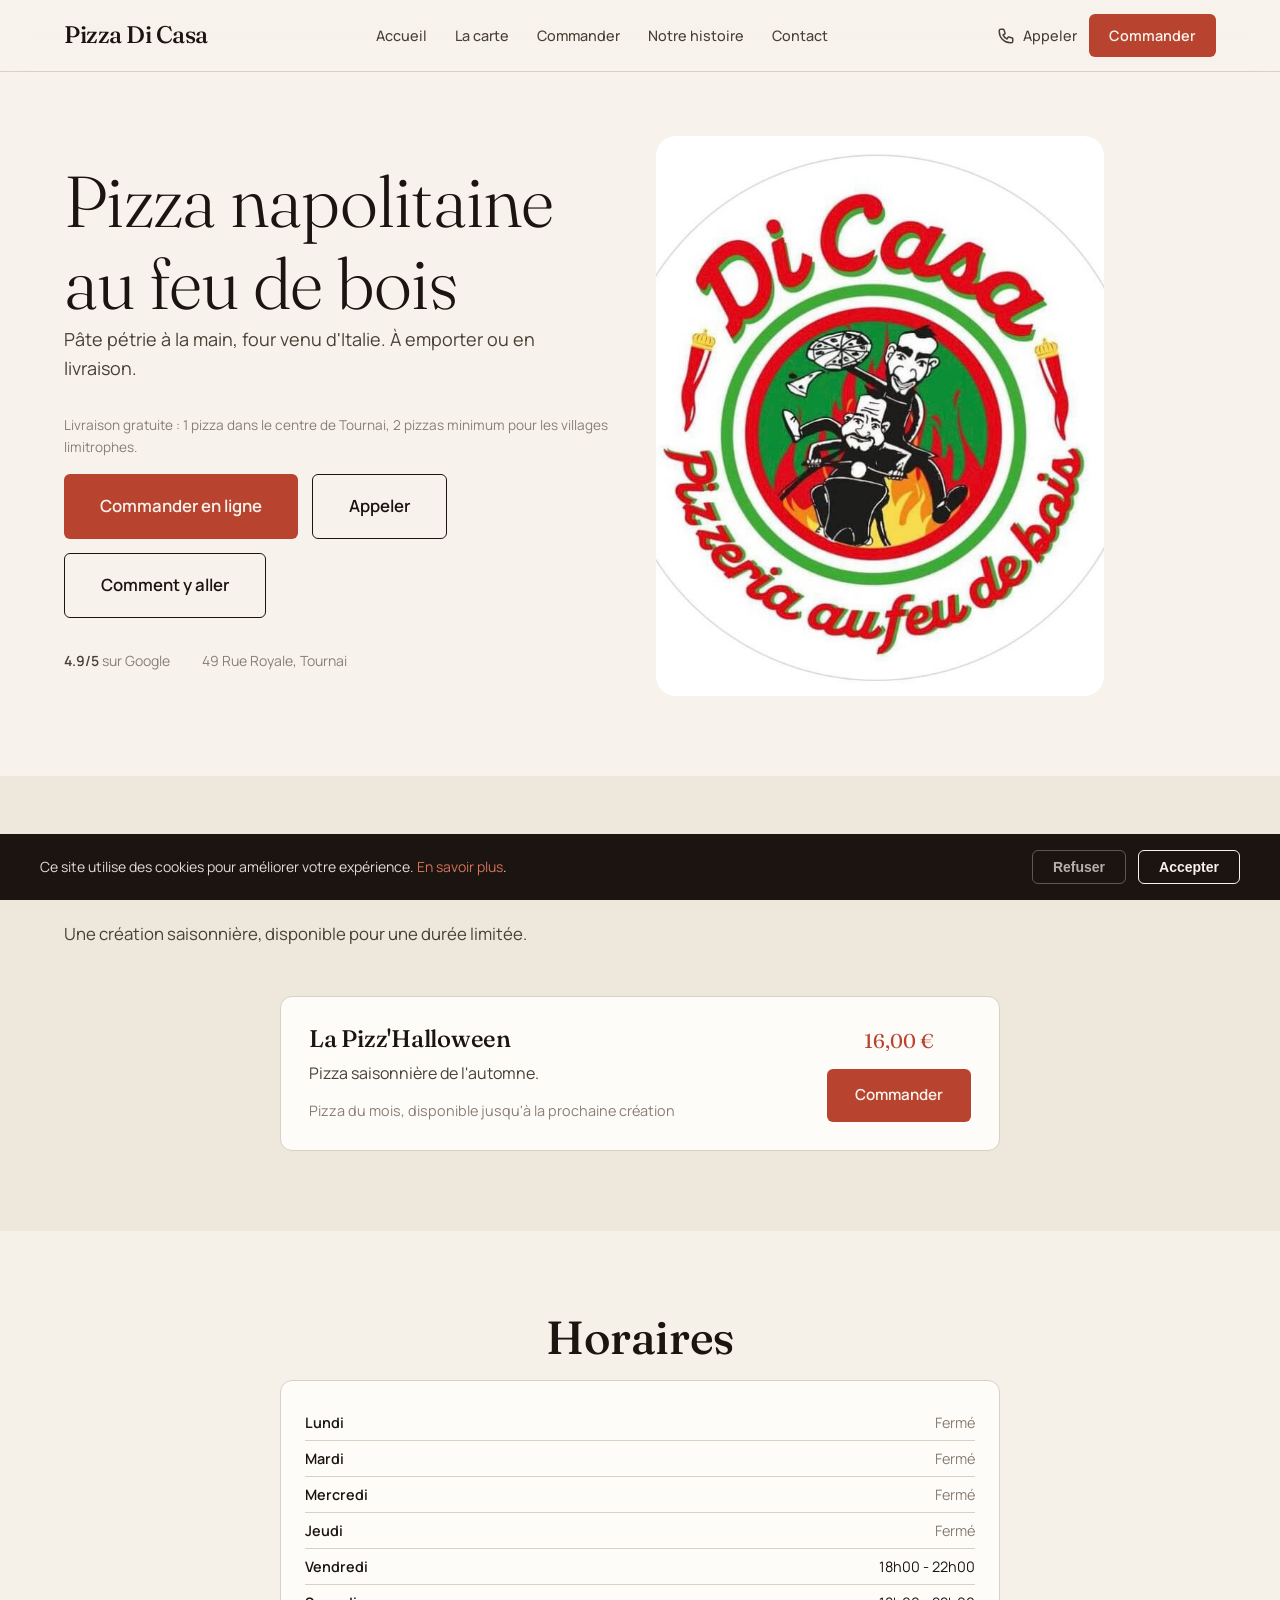
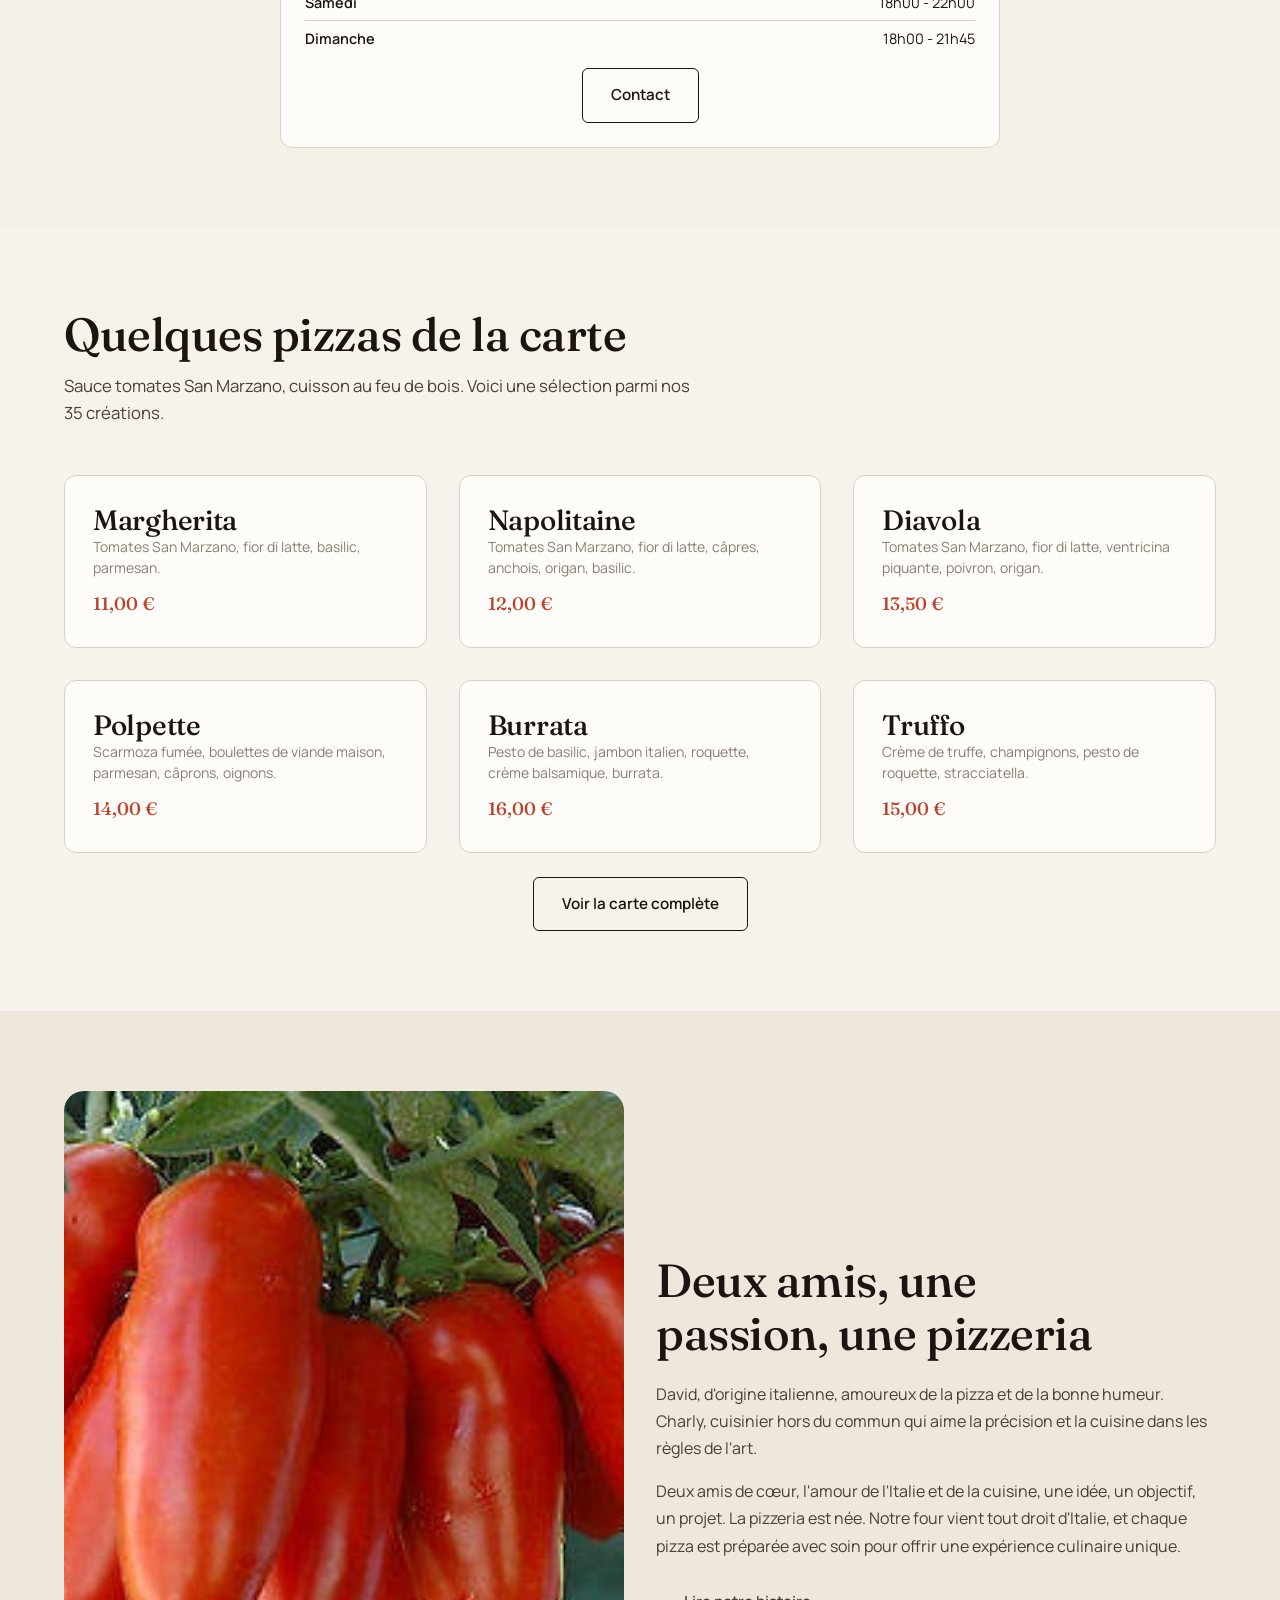
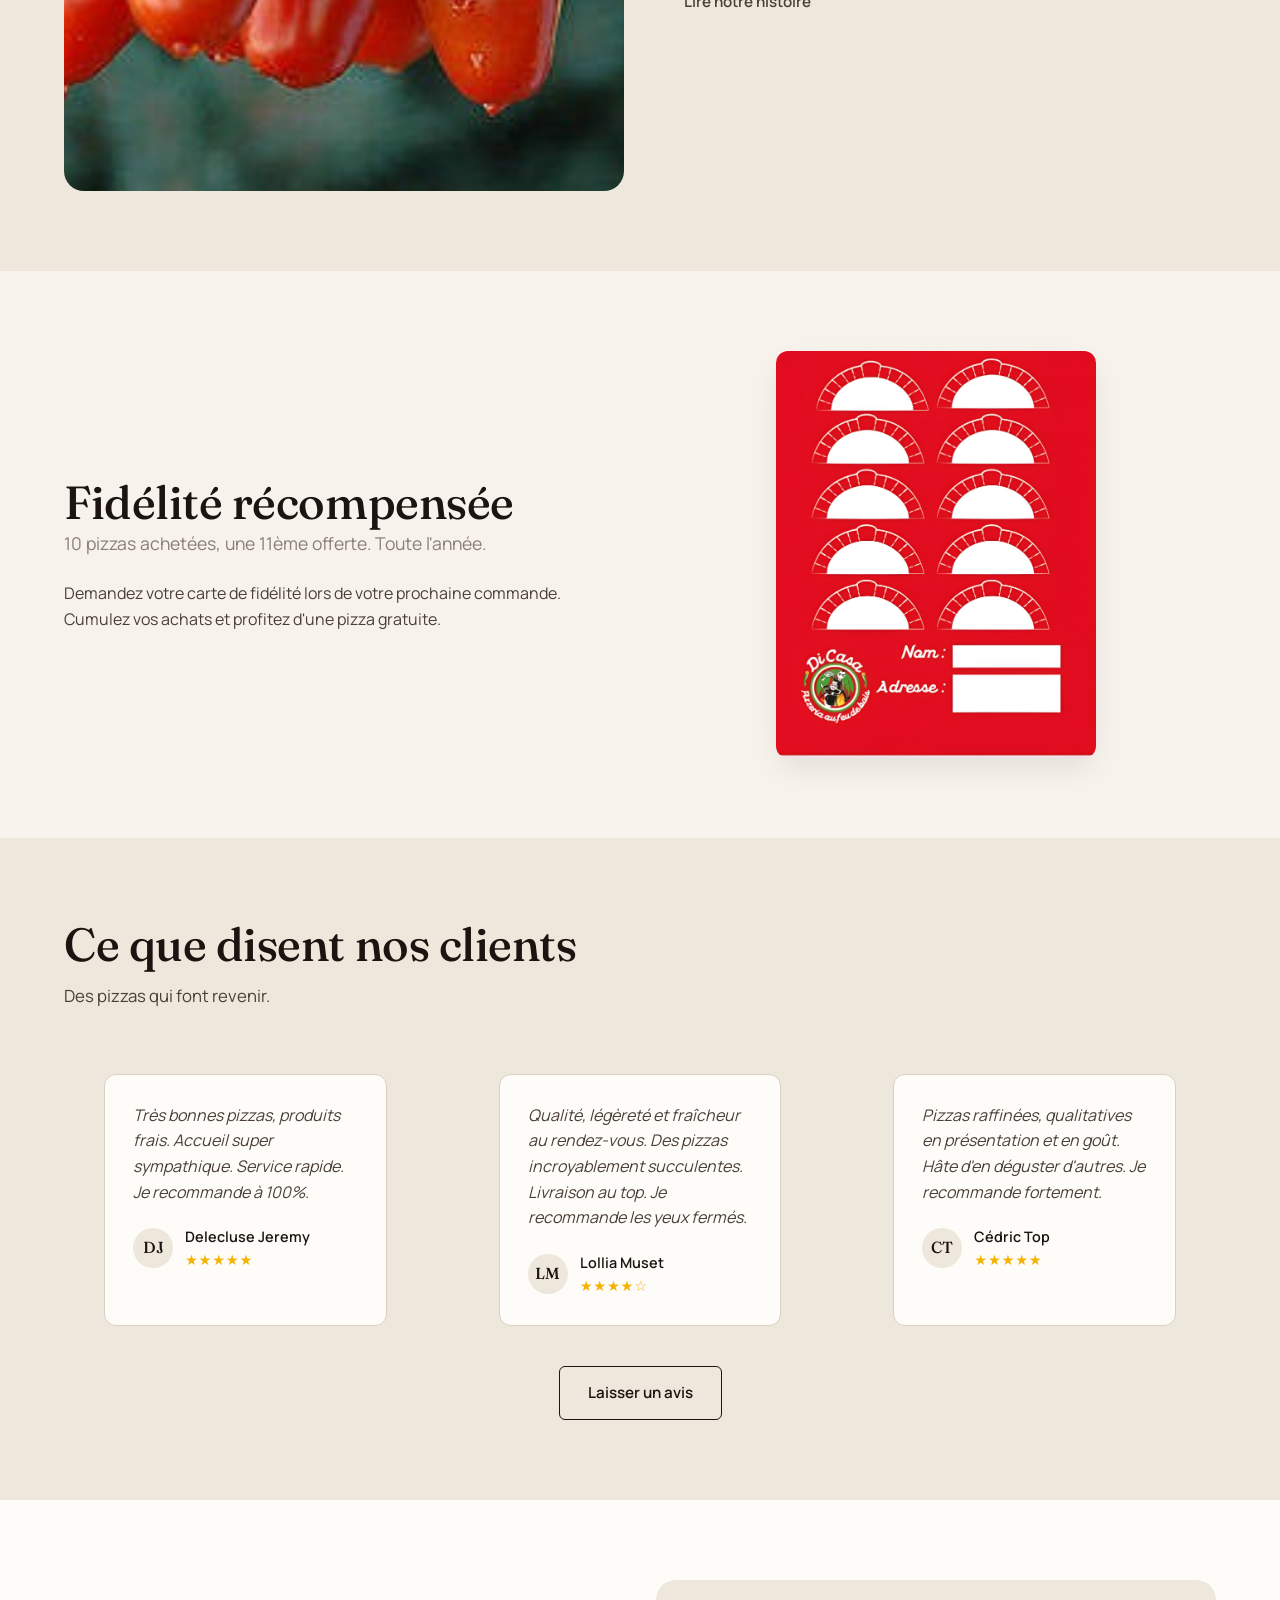
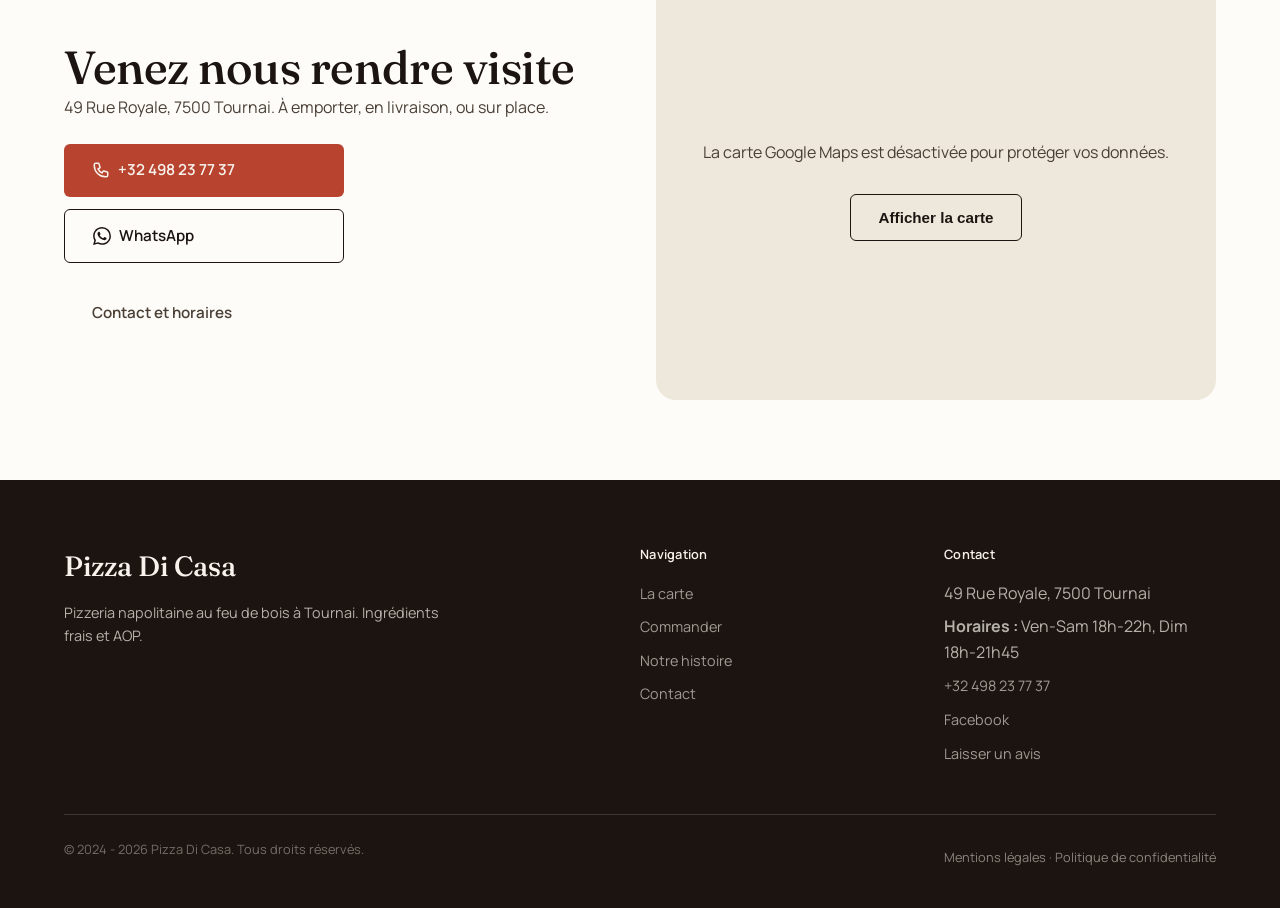
==== index.html @ 72c6f147 "Initial commit - Pizza Di Casa website" ====
<!DOCTYPE html>
<html lang="fr">
<head>
  <meta charset="UTF-8" />
  <meta name="viewport" content="width=device-width, initial-scale=1.0" />
  <title>Pizza Di Casa, Pizzeria napolitaine à Tournai</title>
  <meta name="description" content="Pizzas napolitaines artisanales cuites au feu de bois à Tournai. Ingrédients frais et AOP. À emporter, livraison rapide. Commandez en ligne." />
  <meta property="og:title" content="Pizza Di Casa, Pizzeria napolitaine à Tournai" />
  <meta property="og:description" content="Pizzas napolitaines artisanales cuites au feu de bois. Ingrédients frais et AOP. À emporter, livraison rapide." />
  <meta property="og:image" content="https://www.pizzadicasa.be/images/hero.jpg" />
  <meta property="og:url" content="https://www.pizzadicasa.be/" />
  <meta property="og:type" content="website" />
  <meta property="og:locale" content="fr_BE" />
  <meta name="robots" content="index, follow" />
  <meta name="theme-color" content="#c45a3c" />
  <link rel="canonical" href="https://www.pizzadicasa.be/" />
  <link rel="icon" href="data:image/svg+xml,<svg xmlns='http://www.w3.org/2000/svg' viewBox='0 0 100 100'><text y='.9em' font-size='90'>🍕</text></svg>" />
  <link rel="stylesheet" href="styles.css" />
  <script type="application/ld+json">
  {
    "@context": "https://schema.org",
    "@type": "Restaurant",
    "name": "Pizza Di Casa",
    "description": "Pizzeria napolitaine au feu de bois à Tournai",
    "address": {
      "@type": "PostalAddress",
      "streetAddress": "49 Rue Royale",
      "addressLocality": "Tournai",
      "postalCode": "7500",
      "addressCountry": "BE"
    },
    "telephone": "+32 498 23 77 37",
    "servesCuisine": "Pizza",
    "priceRange": "€€",
    "openingHoursSpecification": [
      {"@type": "OpeningHoursSpecification", "dayOfWeek": ["Friday","Saturday"], "opens": "18:00", "closes": "22:00"},
      {"@type": "OpeningHoursSpecification", "dayOfWeek": "Sunday", "opens": "18:00", "closes": "21:45"}
    ],
    "sameAs": ["https://facebook.com/profile.php?id=61557667090326"]
  }
  </script>
</head>
<body>

<a href="#main-content" class="skip-link">Aller au contenu principal</a>

<nav class="nav" aria-label="Navigation principale">
  <div class="nav-inner">
    <a href="index.html" class="nav-brand">Pizza Di Casa</a>
    <ul class="nav-links">
      <li><a href="index.html">Accueil</a></li>
      <li><a href="menu.html">La carte</a></li>
      <li><a href="commande.html">Commander</a></li>
      <li><a href="histoire.html">Notre histoire</a></li>
      <li><a href="contact.html">Contact</a></li>
    </ul>
    <div class="nav-actions">
      <a href="tel:+32498237737" class="nav-phone">
        <svg width="18" height="18" fill="none" stroke="currentColor" viewBox="0 0 24 24" aria-hidden="true"><path stroke-linecap="round" stroke-linejoin="round" stroke-width="2" d="M3 5a2 2 0 012-2h3.28a1 1 0 01.948.684l1.498 4.493a1 1 0 01-.502 1.21l-2.257 1.13a11.042 11.042 0 005.516 5.516l1.13-2.257a1 1 0 011.21-.502l4.493 1.498a1 1 0 01.684.949V19a2 2 0 01-2 2h-1C9.716 21 3 14.284 3 6V5z"/></svg>
        <span>Appeler</span>
      </a>
      <a href="commande.html" class="nav-cta">Commander</a>
    </div>
    <button class="nav-toggle" onclick="toggleMenu()" aria-label="Ouvrir le menu">
      <svg width="24" height="24" fill="none" stroke="currentColor" viewBox="0 0 24 24"><path stroke-linecap="round" stroke-linejoin="round" stroke-width="2" d="M4 6h16M4 12h16M4 18h16"/></svg>
    </button>
  </div>
</nav>

<div class="mobile-menu" id="mobile-menu">
  <a href="index.html" onclick="toggleMenu()">Accueil</a>
  <a href="index.html#horaires" onclick="toggleMenu()">Horaires</a>
  <a href="menu.html" onclick="toggleMenu()">La carte</a>
  <a href="commande.html" onclick="toggleMenu()">Commander</a>
  <a href="histoire.html" onclick="toggleMenu()">Notre histoire</a>
  <a href="contact.html" onclick="toggleMenu()">Contact</a>
  <a href="tel:+32498237737" onclick="toggleMenu()">Appeler</a>
</div>

<main id="main-content">

<header class="hero">
  <div class="container">
    <div class="hero-grid">
      <div class="hero-text reveal">
        <h1>Pizza napolitaine au feu de bois</h1>
        <p class="hero-sub">Pâte pétrie à la main, four venu d'Italie. À emporter ou en livraison.</p>
        <p style="font-size:0.85rem; color:var(--color-ink-muted); margin-top:0.5rem">Livraison gratuite : 1 pizza dans le centre de Tournai, 2 pizzas minimum pour les villages limitrophes.</p>

        <div class="hero-actions">
          <a href="commande.html" class="btn btn-primary btn-lg">Commander en ligne</a>
          <a href="tel:+32498237737" class="btn btn-secondary btn-lg">Appeler</a>
          <a href="#carte" class="btn btn-secondary btn-lg">Comment y aller</a>
        </div>
        <div class="hero-meta">
          <span><strong>4.9/5</strong> sur Google</span>
          <span>49 Rue Royale, Tournai</span>
        </div>
      </div>
      <div class="hero-image reveal">
        <img src="images/hero.jpg" alt="Pizza napolitaine cuite au feu de bois chez Pizza Di Casa" loading="eager" fetchpriority="high" />

      </div>
    </div>
  </div>
</header>

<section class="section section-alt">
  <div class="container">
    <div class="section-head reveal">
      <h2>Pizza du mois</h2>
      <p>Une création saisonnière, disponible pour une durée limitée.</p>
    </div>
    <div class="card reveal" style="max-width:720px; margin:0 auto; display:flex; flex-wrap:wrap; gap:2rem; align-items:center; justify-content:space-between">
      <div style="flex:1; min-width:240px">
        <h3 style="color:var(--color-ink); font-size:1.5rem; margin-bottom:0.5rem">La Pizz'Halloween</h3>
        <p style="color:var(--color-ink-soft); margin-bottom:0.75rem; line-height:1.6">Pizza saisonnière de l'automne.</p>
        <p style="font-size:0.9rem; color:var(--color-ink-muted)">Pizza du mois, disponible jusqu'à la prochaine création</p>
      </div>
      <div style="text-align:center; min-width:100px; flex:0 0 auto">
        <p style="font-family:var(--font-serif); font-size:1.25rem; color:var(--color-accent); margin-bottom:0.75rem">16,00 €</p>
        <a href="commande.html" class="btn btn-primary" style="white-space:nowrap">Commander</a>
      </div>
    </div>
  </div>
</section>

<section class="section" id="horaires" style="background:var(--color-surface-alt, #f5f0e8); scroll-margin-top: 5rem">
  <div class="container">
    <h2 style="text-align:center; color:var(--color-ink); margin-bottom:1rem">Horaires</h2>
    <div style="max-width:720px; margin:0 auto; padding:1.5rem; background:var(--color-surface); border-radius:var(--radius-md); border:1px solid var(--color-border)">
      <table style="width:100%; border-collapse:collapse; font-size:0.9rem">
        <tr style="border-bottom:1px solid var(--color-border)"><td style="padding:0.375rem 0; font-weight:600">Lundi</td><td style="padding:0.375rem 0; text-align:right; color:var(--color-ink-muted)">Fermé</td></tr>
        <tr style="border-bottom:1px solid var(--color-border)"><td style="padding:0.375rem 0; font-weight:600">Mardi</td><td style="padding:0.375rem 0; text-align:right; color:var(--color-ink-muted)">Fermé</td></tr>
        <tr style="border-bottom:1px solid var(--color-border)"><td style="padding:0.375rem 0; font-weight:600">Mercredi</td><td style="padding:0.375rem 0; text-align:right; color:var(--color-ink-muted)">Fermé</td></tr>
        <tr style="border-bottom:1px solid var(--color-border)"><td style="padding:0.375rem 0; font-weight:600">Jeudi</td><td style="padding:0.375rem 0; text-align:right; color:var(--color-ink-muted)">Fermé</td></tr>
        <tr style="border-bottom:1px solid var(--color-border)"><td style="padding:0.375rem 0; font-weight:600">Vendredi</td><td style="padding:0.375rem 0; text-align:right">18h00 - 22h00</td></tr>
        <tr style="border-bottom:1px solid var(--color-border)"><td style="padding:0.375rem 0; font-weight:600">Samedi</td><td style="padding:0.375rem 0; text-align:right">18h00 - 22h00</td></tr>
        <tr><td style="padding:0.375rem 0; font-weight:600">Dimanche</td><td style="padding:0.375rem 0; text-align:right">18h00 - 21h45</td></tr>
      </table>
      <div style="text-align:center; margin-top:0.75rem">
        <a href="contact.html" class="btn btn-secondary" style="white-space:nowrap">Contact</a>
      </div>
    </div>
  </div>
</section>

<section class="section">
  <div class="container">
    <div class="section-head reveal">
      <h2>Quelques pizzas de la carte</h2>
      <p>Sauce tomates San Marzano, cuisson au feu de bois. Voici une sélection parmi nos 35 créations.</p>
    </div>
    <div class="grid-3">
      <article class="card reveal">
        <h3>Margherita</h3>
        <p class="menu-item-desc" style="margin-bottom:0.75rem">Tomates San Marzano, fior di latte, basilic, parmesan.</p>
        <span class="menu-item-price">11,00 €</span>
      </article>
      <article class="card reveal">
        <h3>Napolitaine</h3>
        <p class="menu-item-desc" style="margin-bottom:0.75rem">Tomates San Marzano, fior di latte, câpres, anchois, origan, basilic.</p>
        <span class="menu-item-price">12,00 €</span>
      </article>
      <article class="card reveal">
        <h3>Diavola</h3>
        <p class="menu-item-desc" style="margin-bottom:0.75rem">Tomates San Marzano, fior di latte, ventricina piquante, poivron, origan.</p>
        <span class="menu-item-price">13,50 €</span>
      </article>
      <article class="card reveal">
        <h3>Polpette</h3>
        <p class="menu-item-desc" style="margin-bottom:0.75rem">Scarmoza fumée, boulettes de viande maison, parmesan, câprons, oignons.</p>
        <span class="menu-item-price">14,00 €</span>
      </article>
      <article class="card reveal">
        <h3>Burrata</h3>
        <p class="menu-item-desc" style="margin-bottom:0.75rem">Pesto de basilic, jambon italien, roquette, crème balsamique, burrata.</p>
        <span class="menu-item-price">16,00 €</span>
      </article>
      <article class="card reveal">
        <h3>Truffo</h3>
        <p class="menu-item-desc" style="margin-bottom:0.75rem">Crème de truffe, champignons, pesto de roquette, stracciatella.</p>
        <span class="menu-item-price">15,00 €</span>
      </article>
    </div>
    <div class="text-center mt-3">
      <a href="menu.html" class="btn btn-secondary">Voir la carte complète</a>
    </div>
  </div>
</section>

<section class="section section-alt">
  <div class="container">
    <div class="story-grid">
      <div class="story-image reveal">
        <img src="images/tomates.jpg" alt="Tomates San Marzano, ingrédient de base des pizzas" loading="lazy" />
      </div>
      <div class="story-text reveal">
        <h2>Deux amis, une passion, une pizzeria</h2>
        <p>David, d'origine italienne, amoureux de la pizza et de la bonne humeur. Charly, cuisinier hors du commun qui aime la précision et la cuisine dans les règles de l'art.</p>
        <p>Deux amis de cœur, l'amour de l'Italie et de la cuisine, une idée, un objectif, un projet. La pizzeria est née. Notre four vient tout droit d'Italie, et chaque pizza est préparée avec soin pour offrir une expérience culinaire unique.</p>
        <a href="histoire.html" class="btn btn-ghost">Lire notre histoire</a>
      </div>
    </div>
  </div>
</section>

<section class="section">
  <div class="container">
    <div class="grid-2" style="align-items:center">
      <div class="reveal">
        <h2>Fidélité récompensée</h2>
        <p class="text-muted" style="font-size:1.1rem; margin-bottom:1.5rem">10 pizzas achetées, une 11ème offerte. Toute l'année.</p>
        <p style="color:var(--color-ink-soft)">Demandez votre carte de fidélité lors de votre prochaine commande. Cumulez vos achats et profitez d'une pizza gratuite.</p>
      </div>
      <div class="reveal" style="text-align:center">
        <img src="images/fidelite.jpg" alt="Carte de fidélité Pizza Di Casa" style="border-radius:var(--radius-md); max-width:320px; margin:0 auto; box-shadow:0 12px 32px -8px var(--color-shadow)" loading="lazy" />
      </div>
    </div>
  </div>
</section>

<section class="section section-alt">
  <div class="container">
    <div class="section-head reveal">
      <h2>Ce que disent nos clients</h2>
      <p>Des pizzas qui font revenir.</p>
    </div>
    <div class="grid-3">
      <blockquote class="testimonial reveal">
        <p>Très bonnes pizzas, produits frais. Accueil super sympathique. Service rapide. Je recommande à 100%.</p>
        <footer>
          <div class="avatar">DJ</div>
          <div>
            <div class="name">Delecluse Jeremy</div>
            <div class="source rating">★★★★★</div>
          </div>
        </footer>
      </blockquote>
      <blockquote class="testimonial reveal">
        <p>Qualité, légèreté et fraîcheur au rendez-vous. Des pizzas incroyablement succulentes. Livraison au top. Je recommande les yeux fermés.</p>
        <footer>
          <div class="avatar">LM</div>
          <div>
            <div class="name">Lollia Muset</div>
            <div class="source rating">★★★★☆</div>
          </div>
        </footer>
      </blockquote>
      <blockquote class="testimonial reveal">
        <p>Pizzas raffinées, qualitatives en présentation et en goût. Hâte d'en déguster d'autres. Je recommande fortement.</p>
        <footer>
          <div class="avatar">CT</div>
          <div>
            <div class="name">Cédric Top</div>
            <div class="source rating">★★★★★</div>
          </div>
        </footer>
      </blockquote>
    </div>
    <div class="text-center mt-3">
      <a href="avis.html" class="btn btn-secondary">Laisser un avis</a>
    </div>
  </div>
</section>

<section class="section section-surface" id="carte">
  <div class="container">
    <div class="grid-2" style="align-items:center">
      <div class="reveal">
        <h2>Venez nous rendre visite</h2>
        <p style="color:var(--color-ink-soft); margin-bottom:1.5rem">49 Rue Royale, 7500 Tournai. À emporter, en livraison, ou sur place.</p>
        <div style="display:flex; flex-direction:column; gap:0.75rem; margin-bottom:1.5rem">
          <a href="tel:+32498237737" class="btn btn-primary" style="justify-content:flex-start; max-width:280px">
            <svg width="18" height="18" fill="none" stroke="currentColor" viewBox="0 0 24 24" aria-hidden="true"><path stroke-linecap="round" stroke-linejoin="round" stroke-width="2" d="M3 5a2 2 0 012-2h3.28a1 1 0 01.948.684l1.498 4.493a1 1 0 01-.502 1.21l-2.257 1.13a11.042 11.042 0 005.516 5.516l1.13-2.257a1 1 0 011.21-.502l4.493 1.498a1 1 0 01.684.949V19a2 2 0 01-2 2h-1C9.716 21 3 14.284 3 6V5z"/></svg>
            +32 498 23 77 37
          </a>
          <a href="https://wa.me/32498237737" target="_blank" rel="noopener" class="btn btn-secondary" style="justify-content:flex-start; max-width:280px">
            <svg width="18" height="18" fill="currentColor" viewBox="0 0 24 24" aria-hidden="true"><path d="M17.472 14.382c-.297-.149-1.758-.867-2.03-.967-.273-.099-.471-.148-.67.15-.197.297-.767.966-.94 1.164-.173.199-.347.223-.644.075-.297-.15-1.255-.463-2.39-1.475-.883-.788-1.48-1.761-1.653-2.059-.173-.297-.018-.458.13-.606.134-.133.298-.347.446-.52.149-.174.198-.298.298-.497.099-.198.05-.371-.025-.52-.075-.149-.669-1.612-.916-2.207-.242-.579-.487-.5-.669-.51-.173-.008-.371-.01-.57-.01-.198 0-.52.074-.792.372-.272.297-1.04 1.016-1.04 2.479 0 1.462 1.065 2.875 1.213 3.074.149.198 2.096 3.2 5.077 4.487.709.306 1.262.489 1.694.625.712.227 1.36.195 1.871.118.571-.085 1.758-.719 2.006-1.413.248-.694.248-1.289.173-1.413-.074-.124-.272-.198-.57-.347m-5.421 7.403h-.004a9.87 9.87 0 01-5.031-1.378l-.361-.214-3.741.982.998-3.648-.235-.374a9.86 9.86 0 01-1.51-5.26c.001-5.45 4.436-9.884 9.888-9.884 2.64 0 5.122 1.03 6.988 2.898a9.825 9.825 0 012.893 6.994c-.003 5.45-4.437 9.884-9.885 9.884m8.413-18.297A11.815 11.815 0 0012.05 0C5.495 0 .16 5.335.157 11.892c0 2.096.547 4.142 1.588 5.945L.057 24l6.305-1.654a11.882 11.882 0 005.683 1.448h.005c6.554 0 11.89-5.335 11.893-11.893a11.821 11.821 0 00-3.48-8.413z"/></svg>
            WhatsApp
          </a>
        </div>
        <a href="contact.html" class="btn btn-ghost">Contact et horaires</a>
      </div>
      <div class="reveal">
        <div class="map-container" id="carte-map" data-map-src="https://www.google.com/maps?q=49+Rue+Royale,+7500+Tournai,+Belgique&output=embed">
          <div class="map-placeholder" style="display:flex; flex-direction:column; align-items:center; justify-content:center; gap:0.75rem; min-height:100%; color:var(--color-ink-soft); text-align:center; padding:1rem">
            <p>La carte Google Maps est désactivée pour protéger vos données.</p>
            <button class="btn btn-secondary" onclick="loadMap(this)">Afficher la carte</button>
          </div>
        </div>
      </div>
    </div>
  </div>
</section>

</main>

<footer class="footer">
  <div class="container">
    <div class="footer-grid">
      <div>
        <div class="footer-brand">Pizza Di Casa</div>
        <p class="footer-desc">Pizzeria napolitaine au feu de bois à Tournai. Ingrédients frais et AOP.</p>
      </div>
      <div>
        <div class="footer-heading">Navigation</div>
        <ul class="footer-links">
          <li><a href="menu.html">La carte</a></li>
          <li><a href="commande.html">Commander</a></li>
          <li><a href="histoire.html">Notre histoire</a></li>
              <li><a href="contact.html">Contact</a></li>
        </ul>
      </div>
      <div>
        <div class="footer-heading">Contact</div>
        <ul class="footer-links">
          <li>49 Rue Royale, 7500 Tournai</li>
          <li><strong>Horaires :</strong> Ven-Sam 18h-22h, Dim 18h-21h45</li>
          <li><a href="tel:+32498237737">+32 498 23 77 37</a></li>
          <li><a href="https://facebook.com/profile.php?id=61557667090326" target="_blank" rel="noopener">Facebook</a></li>
          <li><a href="avis.html">Laisser un avis</a></li>
        </ul>
      </div>
    </div>
    <div class="footer-bottom">
      <p>&copy; 2024 - 2026 Pizza Di Casa. Tous droits réservés.</p>
      <div>
        <a href="mentions-legales.html">Mentions légales</a> · <a href="politique-confidentialite.html">Politique de confidentialité</a>
      </div>
    </div>
  </div>
</footer>

<div class="cookie-banner" id="cookie-banner">
  <div class="cookie-banner-inner">
    <p>Ce site utilise des cookies pour améliorer votre expérience. <a href="politique-confidentialite.html">En savoir plus</a>.</p>
    <div class="cookie-actions">
      <button class="cookie-btn cookie-btn-decline" onclick="declineCookies()">Refuser</button>
      <button class="cookie-btn cookie-btn-accept" onclick="acceptCookies()">Accepter</button>
    </div>
  </div>
</div>

<script src="script.js"></script>
</body>
</html>
---- styles.css ----
/* Hallmark: v2.0.0 · theme: custom (pizzeria napolitaine, warm editorial) · genre: editorial · job: commander · floor: 0 fail */
/* critique: hero fills first screen, menu is text not images, phone is visible, no eyebrow labels, no card-in-card */
/* waived: none */

@import url('https://fonts.googleapis.com/css2?family=Fraunces:ital,opsz,wght@0,9..144,300;0,9..144,500;0,9..144,700;1,9..144,400&family=Manrope:wght@300;400;500;600;700&display=swap');

:root {
  /* Colors */
  --color-bg: #F7F3EC;
  --color-bg-alt: #EDE7DC;
  --color-ink: #1C1410;
  --color-ink-soft: #4A3F35;
  --color-ink-muted: #8A7E74;
  --color-accent: #B8432F;
  --color-accent-soft: #D4735A;
  --color-accent-ink: #FEFCF9;
  --color-gold: #A67C3D;
  --color-surface: #FEFCF9;
  --color-border: #D9D0C3;
  --color-border-strong: #BFB5A6;
  --color-shadow: rgba(28, 20, 16, 0.12);
  --color-shadow-soft: rgba(28, 20, 16, 0.08);

  /* Typography */
  --font-serif: 'Fraunces', Georgia, serif;
  --font-sans: 'Manrope', system-ui, sans-serif;

  /* Motion */
  --motion-fast: 150ms;
  --motion-base: 280ms;
  --motion-slow: 500ms;
  --ease-out: cubic-bezier(0.16, 1, 0.3, 1);
  --ease-in-out: cubic-bezier(0.65, 0, 0.35, 1);

  /* Layout */
  --container: 1200px;
  --gutter: 1.5rem;
  --radius-sm: 6px;
  --radius-md: 12px;
  --radius-lg: 20px;
}

*, *::before, *::after { box-sizing: border-box; }

html, body {
  overflow-x: clip;
  margin: 0;
  padding: 0;
}

html {
  scroll-behavior: smooth;
}

body {
  font-family: var(--font-sans);
  font-size: 1rem;
  line-height: 1.6;
  color: var(--color-ink);
  background: var(--color-bg);
  -webkit-font-smoothing: antialiased;
  -moz-osx-font-smoothing: grayscale;
  min-height: 100vh;
  display: flex;
  flex-direction: column;
}

main {
  flex: 1;
}

img { max-width: 100%; height: auto; display: block; }

a { color: var(--color-accent); text-decoration: none; }
a:hover { text-decoration: underline; text-underline-offset: 3px; }

h1, h2, h3, h4 {
  font-family: var(--font-serif);
  font-weight: 500;
  line-height: 1.15;
  letter-spacing: -0.01em;
  margin: 0;
  overflow-wrap: break-word;
  min-width: 0;
  text-wrap: balance;
}

h1 { font-size: clamp(2.5rem, 5vw + 1rem, 4.5rem); font-weight: 300; }
h2 { font-size: clamp(1.75rem, 3vw + 0.5rem, 3rem); }
h3 { font-size: clamp(1.25rem, 2vw + 0.25rem, 1.75rem); }
h4 { font-size: 1.125rem; }

p { margin: 0 0 1rem; }
p:last-child { margin-bottom: 0; }

.container {
  max-width: var(--container);
  margin: 0 auto;
  padding: 0 var(--gutter);
}

/* Skip link */
.skip-link {
  position: absolute;
  top: -100px;
  left: 0;
  background: var(--color-ink);
  color: var(--color-bg);
  padding: 0.75rem 1.5rem;
  z-index: 1000;
  transition: top var(--motion-fast) var(--ease-out);
}
.skip-link:focus { top: 0; }

/* Nav */
.nav {
  position: sticky;
  top: 0;
  z-index: 100;
  background: color-mix(in srgb, var(--color-bg) 88%, transparent);
  backdrop-filter: blur(12px);
  -webkit-backdrop-filter: blur(12px);
  border-bottom: 1px solid var(--color-border);
}

.nav-inner {
  max-width: var(--container);
  margin: 0 auto;
  padding: 0.875rem var(--gutter);
  display: flex;
  align-items: center;
  justify-content: space-between;
  gap: 2rem;
}

.nav-brand {
  font-family: var(--font-serif);
  font-size: 1.5rem;
  font-weight: 500;
  color: var(--color-ink);
  text-decoration: none;
  letter-spacing: -0.02em;
}
.nav-brand:hover { text-decoration: none; color: var(--color-accent); }

.nav-links {
  display: flex;
  align-items: center;
  gap: 1.75rem;
  list-style: none;
  margin: 0;
  padding: 0;
}

.nav-links a {
  color: var(--color-ink-soft);
  font-size: 0.9rem;
  font-weight: 500;
  text-decoration: none;
  transition: color var(--motion-fast) var(--ease-out);
}
.nav-links a:hover { color: var(--color-accent); }

.nav-actions {
  display: flex;
  align-items: center;
  gap: 0.75rem;
}

.nav-phone {
  display: inline-flex;
  align-items: center;
  gap: 0.5rem;
  color: var(--color-ink-soft);
  font-size: 0.9rem;
  font-weight: 500;
  text-decoration: none;
  transition: color var(--motion-fast) var(--ease-out);
}
.nav-phone:hover { color: var(--color-accent); }

.nav-cta {
  display: inline-flex;
  align-items: center;
  gap: 0.5rem;
  background: var(--color-accent);
  color: var(--color-bg);
  padding: 0.625rem 1.25rem;
  border-radius: var(--radius-sm);
  font-size: 0.9rem;
  font-weight: 600;
  text-decoration: none;
  transition: background-color var(--motion-fast) var(--ease-out), transform var(--motion-fast) var(--ease-out);
}
.nav-cta:hover { background: var(--color-ink); text-decoration: none; transform: translateY(-1px); }
.nav-cta:active { transform: translateY(0); }

.nav-toggle {
  display: none;
  background: none;
  border: none;
  cursor: pointer;
  padding: 0.5rem;
  color: var(--color-ink);
}

@media (max-width: 768px) {
  .nav-links { display: none; }
  .nav-toggle { display: block; }
  .nav-phone span { display: none; }
  .nav-cta { padding: 0.5rem 1rem; font-size: 0.85rem; }
  .nav-brand { font-size: 1.25rem; }
  /* Nav fixe sur mobile : reste toujours visible, meme quand le menu est ouvert */
  .nav { position: fixed; top: 0; left: 0; right: 0; }
  main { padding-top: 4.5rem; }
}

/* Mobile menu */
.mobile-menu {
  display: none;
  position: fixed;
  inset: 0;
  background: var(--color-bg);
  z-index: 49;
  padding: 6rem var(--gutter) 2rem;
  flex-direction: column;
  gap: 1.25rem;
  overflow: hidden;
  overscroll-behavior: contain;
}
body.menu-open .nav {
  background: var(--color-bg);
  backdrop-filter: none;
  -webkit-backdrop-filter: none;
}
.mobile-menu.open { display: flex; }
body.menu-open .cookie-banner { display: none !important; }
.mobile-menu a {
  font-family: var(--font-serif);
  font-size: 1.75rem;
  color: var(--color-ink);
  text-decoration: none;
  padding: 0.5rem 0;
  border-bottom: 1px solid var(--color-border);
}
.mobile-menu a:hover { color: var(--color-accent); }

/* Buttons */
.btn {
  display: inline-flex;
  align-items: center;
  justify-content: center;
  gap: 0.5rem;
  padding: 0.875rem 1.75rem;
  border-radius: var(--radius-sm);
  font-weight: 600;
  font-size: 0.95rem;
  text-decoration: none;
  border: none;
  cursor: pointer;
  transition: background-color var(--motion-fast) var(--ease-out), color var(--motion-fast) var(--ease-out), transform var(--motion-fast) var(--ease-out), border-color var(--motion-fast) var(--ease-out);
}
.btn:hover { transform: translateY(-1px); text-decoration: none; }
.btn:active { transform: translateY(0); }
.btn-primary { background: var(--color-accent); color: var(--color-bg); }
.btn-primary:hover { background: var(--color-ink); }
.btn-secondary { background: transparent; color: var(--color-ink); border: 1.5px solid var(--color-ink); }
.btn-secondary:hover { background: var(--color-ink); color: var(--color-bg); }
.btn-ghost { background: transparent; color: var(--color-ink-soft); }
.btn-ghost:hover { color: var(--color-accent); }
.btn-lg { padding: 1.125rem 2.25rem; font-size: 1.05rem; }

/* Focus visible */
:focus-visible {
  outline: 2px solid var(--color-accent);
  outline-offset: 2px;
  border-radius: 2px;
}
button:focus-visible, a:focus-visible, input:focus-visible, select:focus-visible, textarea:focus-visible {
  outline: 2px solid var(--color-accent);
  outline-offset: 2px;
}

/* Hero */
.hero {
  padding: 4rem 0 5rem;
  position: relative;
}
.hero-grid {
  display: grid;
  grid-template-columns: minmax(0, 1fr) minmax(0, 1fr);
  gap: 2rem;
  align-items: center;
}
.hero-text { max-width: 36rem; }
.hero-eyebrow { display: none; } /* Hallmark: no eyebrows */
.hero-title {
  font-family: var(--font-serif);
  font-size: clamp(2.75rem, 5vw + 1rem, 4.75rem);
  font-weight: 300;
  line-height: 1.05;
  letter-spacing: -0.02em;
  color: var(--color-ink);
  margin-bottom: 1.25rem;
}
.hero-title em {
  font-style: italic;
  font-weight: 400;
  color: var(--color-accent);
}
.hero-sub {
  font-size: 1.125rem;
  color: var(--color-ink-soft);
  line-height: 1.6;
  margin-bottom: 2rem;
  max-width: 32rem;
}
.hero-actions {
  display: flex;
  flex-wrap: wrap;
  gap: 0.875rem;
  margin-bottom: 2rem;
}
.hero-meta {
  display: flex;
  align-items: center;
  gap: 2rem;
  font-size: 0.875rem;
  color: var(--color-ink-muted);
}
.hero-meta strong { color: var(--color-ink-soft); font-weight: 600; }
.hero-image {
  position: relative;
  border-radius: var(--radius-lg);
  overflow: hidden;
  aspect-ratio: 4/5;
  max-height: 560px;
}
.hero-image img {
  width: 100%;
  height: 100%;
  object-fit: cover;
}
.hero-badge {
  position: absolute;
  bottom: 1.25rem;
  left: 1.25rem;
  background: var(--color-surface);
  padding: 0.75rem 1rem;
  border-radius: var(--radius-md);
  box-shadow: 0 8px 24px -8px var(--color-shadow);
  font-size: 0.875rem;
}
.hero-badge strong { display: block; color: var(--color-ink); font-weight: 600; }
.hero-badge span { color: var(--color-ink-muted); font-size: 0.8rem; }

@media (max-width: 768px) {
  .hero-grid { grid-template-columns: minmax(0, 1fr); gap: 2rem; }
  .hero-image { max-height: 400px; aspect-ratio: 4/3; }
}

/* Sections */
.section { padding: 5rem 0; }
.section-alt { background: var(--color-bg-alt); }
.section-surface { background: var(--color-surface); }

.section-head { margin-bottom: 3rem; max-width: 40rem; }
.section-head h2 { margin-bottom: 0.75rem; }
.section-head p { color: var(--color-ink-soft); font-size: 1.05rem; }

/* Menu */
.menu-category {
  margin-bottom: 3rem;
}
.menu-category:last-child { margin-bottom: 0; }
.menu-cat-title {
  font-family: var(--font-serif);
  font-size: 1.5rem;
  font-weight: 500;
  color: var(--color-accent);
  margin-bottom: 1.25rem;
  padding-bottom: 0.75rem;
  border-bottom: 1px solid var(--color-border);
  display: flex;
  align-items: baseline;
  gap: 1rem;
}
.menu-cat-title span {
  font-family: var(--font-sans);
  font-size: 0.8rem;
  color: var(--color-ink-muted);
  font-weight: 400;
}
.menu-item {
  display: grid;
  grid-template-columns: minmax(0, 1fr) auto;
  gap: 1rem;
  padding: 1rem 0;
  border-bottom: 1px solid var(--color-border);
  align-items: baseline;
}
.menu-item:last-child { border-bottom: none; }
.menu-item-name {
  font-weight: 600;
  color: var(--color-ink);
  margin-bottom: 0.25rem;
}
.menu-item-desc {
  font-size: 0.875rem;
  color: var(--color-ink-muted);
  line-height: 1.5;
}
.menu-item-price {
  font-family: var(--font-serif);
  font-weight: 500;
  color: var(--color-accent);
  font-size: 1.125rem;
  white-space: nowrap;
}
.menu-note {
  margin-top: 2rem;
  padding: 1rem 1.25rem;
  background: var(--color-bg-alt);
  border-radius: var(--radius-md);
  font-size: 0.875rem;
  color: var(--color-ink-soft);
}

/* Cards */
.card {
  background: var(--color-surface);
  border: 1px solid var(--color-border);
  border-radius: var(--radius-md);
  padding: 1.75rem;
  transition: transform var(--motion-base) var(--ease-out), box-shadow var(--motion-base) var(--ease-out), border-color var(--motion-base) var(--ease-out);
}
.card:hover {
  transform: translateY(-3px);
  box-shadow: 0 12px 32px -8px var(--color-shadow);
  border-color: var(--color-border-strong);
}

/* Testimonials */
.testimonial {
  background: var(--color-surface);
  border: 1px solid var(--color-border);
  border-radius: var(--radius-md);
  padding: 1.75rem;
}
.testimonial p {
  font-size: 1rem;
  color: var(--color-ink-soft);
  line-height: 1.6;
  margin-bottom: 1.25rem;
  font-style: italic;
}
.testimonial footer {
  display: flex;
  align-items: center;
  gap: 0.75rem;
}
.testimonial .avatar {
  width: 40px;
  height: 40px;
  border-radius: 50%;
  background: var(--color-bg-alt);
  display: flex;
  align-items: center;
  justify-content: center;
  font-family: var(--font-serif);
  font-weight: 500;
  color: var(--color-ink);
  flex-shrink: 0;
}
.testimonial .name { font-weight: 600; color: var(--color-ink); font-size: 0.9rem; }
.testimonial .source { font-size: 0.8rem; color: var(--color-ink-muted); }
.testimonial .source.rating { color: #F5B301; letter-spacing: 0.05em; font-size: 0.9rem; }

/* Grid */
.grid-2 { display: grid; grid-template-columns: minmax(0, 1fr) minmax(0, 1fr); gap: 2rem; }
.grid-3 { display: grid; grid-template-columns: repeat(3, minmax(0, 1fr)); gap: 2rem; }
.grid-4 { display: grid; grid-template-columns: repeat(4, minmax(0, 1fr)); gap: 2rem; }

@media (max-width: 768px) {
  .grid-2, .grid-3, .grid-4 { grid-template-columns: minmax(0, 1fr); }
}
@media (max-width: 1024px) and (min-width: 769px) {
  .grid-3, .grid-4 { grid-template-columns: repeat(2, minmax(0, 1fr)); }
}

/* Reveal animation - visible by default, animated only with JS */
.reveal {
  opacity: 1;
  transform: none;
}
.js .reveal {
  opacity: 0;
  transform: translateY(20px);
  transition: opacity var(--motion-slow) var(--ease-out), transform var(--motion-slow) var(--ease-out);
}
.js .reveal.in { opacity: 1; transform: translateY(0); }

@media (prefers-reduced-motion: reduce) {
  .reveal { opacity: 1; transform: none; transition: none; }
  * { animation: none !important; transition: none !important; }
}

/* Story section */
.story-grid {
  display: grid;
  grid-template-columns: minmax(0, 1fr) minmax(0, 1fr);
  gap: 2rem;
  align-items: center;
}
.story-image {
  border-radius: var(--radius-lg);
  overflow: hidden;
  aspect-ratio: 4/5;
}
.story-image img { width: 100%; height: 100%; object-fit: cover; }
.story-text h2 { margin-bottom: 1.25rem; }
.story-text p { color: var(--color-ink-soft); line-height: 1.7; }

@media (max-width: 768px) {
  .story-grid { grid-template-columns: minmax(0, 1fr); }
}

/* Contact */
.contact-grid {
  display: grid;
  grid-template-columns: minmax(0, 1fr) minmax(0, 1fr);
  gap: 2rem;
}
.contact-info { display: flex; flex-direction: column; gap: 2rem; }
.contact-item {
  display: flex;
  gap: 1rem;
  align-items: flex-start;
}
.contact-icon {
  width: 44px;
  height: 44px;
  border-radius: var(--radius-md);
  background: var(--color-bg-alt);
  display: flex;
  align-items: center;
  justify-content: center;
  flex-shrink: 0;
  color: var(--color-ink);
}
.contact-item .contact-label { margin-bottom: 0.25rem; font-size: 1rem; font-weight: 600; color: var(--color-ink); }
.contact-item p { color: var(--color-ink-soft); font-size: 0.95rem; margin: 0; }
.contact-item a { color: var(--color-accent); font-weight: 500; }

.map-container {
  border-radius: var(--radius-lg);
  overflow: hidden;
  aspect-ratio: 4/3;
  background: var(--color-bg-alt);
}
.map-container iframe { width: 100%; height: 100%; border: 0; }
#carte-map { scroll-margin-top: 0; }
#carte { scroll-margin-top: 4.5rem; }

@media (max-width: 768px) {
  .contact-grid { grid-template-columns: minmax(0, 1fr); }
}

/* Form */
.form { display: flex; flex-direction: column; gap: 1.25rem; }
.form-group { display: flex; flex-direction: column; gap: 0.375rem; }
.form-label {
  font-size: 0.875rem;
  font-weight: 600;
  color: var(--color-ink);
}
.form-input, .form-select, .form-textarea {
  padding: 0.75rem 1rem;
  border: 1.5px solid var(--color-border);
  border-radius: var(--radius-sm);
  font-family: var(--font-sans);
  font-size: 0.95rem;
  color: var(--color-ink);
  background: var(--color-surface);
  transition: border-color var(--motion-fast) var(--ease-out), box-shadow var(--motion-fast) var(--ease-out);
}
.form-input:focus, .form-select:focus, .form-textarea:focus {
  outline: none;
  border-color: var(--color-accent);
  box-shadow: 0 0 0 3px color-mix(in srgb, var(--color-accent) 15%, transparent);
}
.form-textarea { min-height: 100px; resize: vertical; }
.form-row { display: grid; grid-template-columns: minmax(0, 1fr) minmax(0, 1fr); gap: 1rem; }
@media (max-width: 640px) { .form-row { grid-template-columns: minmax(0, 1fr); } }

/* Footer */
.footer {
  background: var(--color-ink);
  color: color-mix(in srgb, var(--color-bg) 70%, transparent);
  padding: 4rem 0 2rem;
}
.footer-grid {
  display: grid;
  grid-template-columns: 2fr 1fr 1fr;
  gap: 2rem;
  margin-bottom: 3rem;
}
.footer-brand {
  font-family: var(--font-serif);
  font-size: 1.75rem;
  font-weight: 500;
  color: var(--color-bg);
  margin-bottom: 0.75rem;
}
.footer-desc { font-size: 0.9rem; line-height: 1.6; max-width: 24rem; }
.footer .footer-heading {
  font-family: var(--font-sans);
  font-size: 0.8rem;
  font-weight: 600;
  color: var(--color-bg);
  margin-bottom: 1rem;
  letter-spacing: 0.02em;
}
.footer-links { list-style: none; margin: 0; padding: 0; display: flex; flex-direction: column; gap: 0.5rem; }
.footer-links a { color: color-mix(in srgb, var(--color-bg) 60%, transparent); font-size: 0.9rem; text-decoration: none; transition: color var(--motion-fast) var(--ease-out); }
.footer-links a:hover { color: var(--color-bg); }
.footer-bottom {
  border-top: 1px solid color-mix(in srgb, var(--color-bg) 15%, transparent);
  padding-top: 1.5rem;
  display: flex;
  justify-content: space-between;
  align-items: center;
  flex-wrap: wrap;
  gap: 1rem;
  font-size: 0.8rem;
  color: color-mix(in srgb, var(--color-bg) 40%, transparent);
}
.footer-bottom a { color: color-mix(in srgb, var(--color-bg) 50%, transparent); }
.footer-credit { font-size: 0.75rem; color: color-mix(in srgb, var(--color-bg) 30%, transparent); margin-top: 0.5rem; }

@media (max-width: 768px) {
  .footer-grid { grid-template-columns: minmax(0, 1fr); gap: 2rem; }
  .footer-bottom { flex-direction: column; text-align: center; }
}

/* Cookie banner */
.cookie-banner {
  position: fixed;
  bottom: 0;
  left: 0;
  right: 0;
  background: var(--color-ink);
  color: color-mix(in srgb, var(--color-bg) 90%, transparent);
  padding: 1rem var(--gutter);
  z-index: 100;
  transform: translateY(100%);
  transition: transform var(--motion-base) var(--ease-out);
}
.cookie-banner.show { transform: translateY(0); }
.cookie-banner-inner {
  max-width: var(--container);
  margin: 0 auto;
  display: flex;
  align-items: center;
  justify-content: space-between;
  gap: 2rem;
  flex-wrap: wrap;
}
.cookie-banner p { margin: 0; font-size: 0.875rem; }
.cookie-banner a { color: var(--color-accent-soft); }
.cookie-actions { display: flex; gap: 0.75rem; flex-shrink: 0; }
.cookie-btn {
  padding: 0.5rem 1.25rem;
  border-radius: var(--radius-sm);
  font-size: 0.875rem;
  font-weight: 600;
  cursor: pointer;
  border: none;
  transition: background-color var(--motion-fast) var(--ease-out);
}
.cookie-btn-accept { background: transparent; color: var(--color-bg); border: 1px solid var(--color-bg); }
.cookie-btn-accept:hover { background: var(--color-bg); color: var(--color-ink); }
.cookie-btn-decline { background: transparent; color: color-mix(in srgb, var(--color-bg) 70%, transparent); border: 1px solid color-mix(in srgb, var(--color-bg) 30%, transparent); }

/* Utility */
.text-center { text-align: center; }
.text-muted { color: var(--color-ink-muted); }
.mt-1 { margin-top: 0.5rem; }
.mt-2 { margin-top: 1rem; }
.mt-3 { margin-top: 1.5rem; }
.mb-2 { margin-bottom: 1rem; }
.mb-3 { margin-bottom: 1.5rem; }
.flex { display: flex; }
.items-center { align-items: center; }
.gap-2 { gap: 0.5rem; }
.gap-3 { gap: 0.75rem; }

/* Browser surfaces */
::selection { background: var(--color-accent); color: var(--color-bg); }
html { scrollbar-color: var(--color-accent) var(--color-bg-alt); }
body { caret-color: var(--color-accent); }

/* Disabled state */
:disabled, [aria-disabled="true"] {
  opacity: 0.5;
  cursor: not-allowed;
  pointer-events: none;
}

/* Print */
/* ===== Mobile optimization (max-width: 768px) ===== */
@media (max-width: 768px) {
  :root { --gutter: 1.25rem; }

  .section { padding: 3rem 0; }
  .hero { padding: 2.5rem 0 3rem; }
  .section-head { margin-bottom: 2rem; }
  .section-head h2 { font-size: 1.5rem; }
  h2 { font-size: 1.625rem; }
  h3 { font-size: 1.25rem; }

  .hero-title, .hero h1 { font-size: 2.25rem; }
  .hero-sub { font-size: 1rem; margin-bottom: 1.5rem; }
  .hero-actions { gap: 0.625rem; }
  .hero-image { max-height: 300px; }
  .hero-meta { gap: 1rem; font-size: 0.8rem; flex-wrap: wrap; }
  .hero-badge { padding: 0.5rem 0.75rem; font-size: 0.8rem; }

  .btn-lg { padding: 0.875rem 1.5rem; font-size: 0.95rem; }
  .btn { padding: 0.75rem 1.25rem; font-size: 0.9rem; }

  .mobile-menu { padding: 6rem var(--gutter) 1.5rem; gap: 1rem; overflow: hidden; }
  .mobile-menu a { font-size: 1.5rem; padding: 0.375rem 0; }

  .card { padding: 1.25rem; }
  .grid-2, .grid-3, .grid-4 { gap: 1.25rem; }

  .contact-item { gap: 0.75rem; }
  .contact-icon { width: 36px; height: 36px; }
  .contact-item p { font-size: 0.9rem; }

  .map-container { aspect-ratio: 16/9; }

  .form { gap: 1rem; }
  .form-group { gap: 0.3rem; }
  .form-input, .form-select, .form-textarea { padding: 0.625rem 0.875rem; font-size: 0.9rem; }

  .menu-category { margin-bottom: 2rem; }
  .menu-cat-title { font-size: 1.25rem; margin-bottom: 1rem; padding-bottom: 0.5rem; }
  .menu-item { padding: 0.75rem 0; gap: 0.75rem; }
  .menu-item-price { font-size: 1rem; }

  .footer { padding: 2.5rem 0 1.5rem; }
  .footer-grid { gap: 1.5rem; }
  .cookie-banner { padding: 0.75rem var(--gutter); }
  .cookie-banner-inner { gap: 0.75rem; }
  .cookie-banner p { font-size: 0.8rem; }
  .cookie-btn { padding: 0.4rem 1rem; font-size: 0.8rem; }

  .testimonial { padding: 1.25rem; }
  .story-text h2 { font-size: 1.5rem; margin-bottom: 0.75rem; }
  .story-text p { font-size: 0.95rem; line-height: 1.6; }
}

@media (max-width: 480px) {
  :root { --gutter: 1rem; }
  .hero-title, .hero h1 { font-size: 1.875rem; }
  .hero-actions { flex-direction: column; }
  .hero-actions .btn { width: 100%; }
  .mobile-menu a { font-size: 1.375rem; }
  .mobile-menu { padding: 6rem var(--gutter) 1.5rem; gap: 0.875rem; overflow: hidden; }
  .btn-lg { padding: 0.75rem 1.25rem; font-size: 0.9rem; }
}

/* Evite que les etats :hover restent colles sur tactile (bouton noir qui ne revient pas) */
@media (hover: none) {
  .btn:hover { transform: none; }
  .btn-primary:hover { background: var(--color-accent); }
  .btn-secondary:hover { background: transparent; color: var(--color-ink); }
  .btn-ghost:hover { color: var(--color-ink-soft); }
  .nav-links a:hover { color: var(--color-ink-soft); }
  .mobile-menu a:hover { color: var(--color-ink); }
  .nav-phone:hover { color: var(--color-ink-soft); }
  .nav-cta:hover { background: var(--color-accent); transform: none; }
  .nav-brand:hover { color: var(--color-ink); }
}

@media print {
  .nav, .footer, .cookie-banner { display: none; }
  body { font-size: 11pt; }
}

/* Reduced motion handled above */
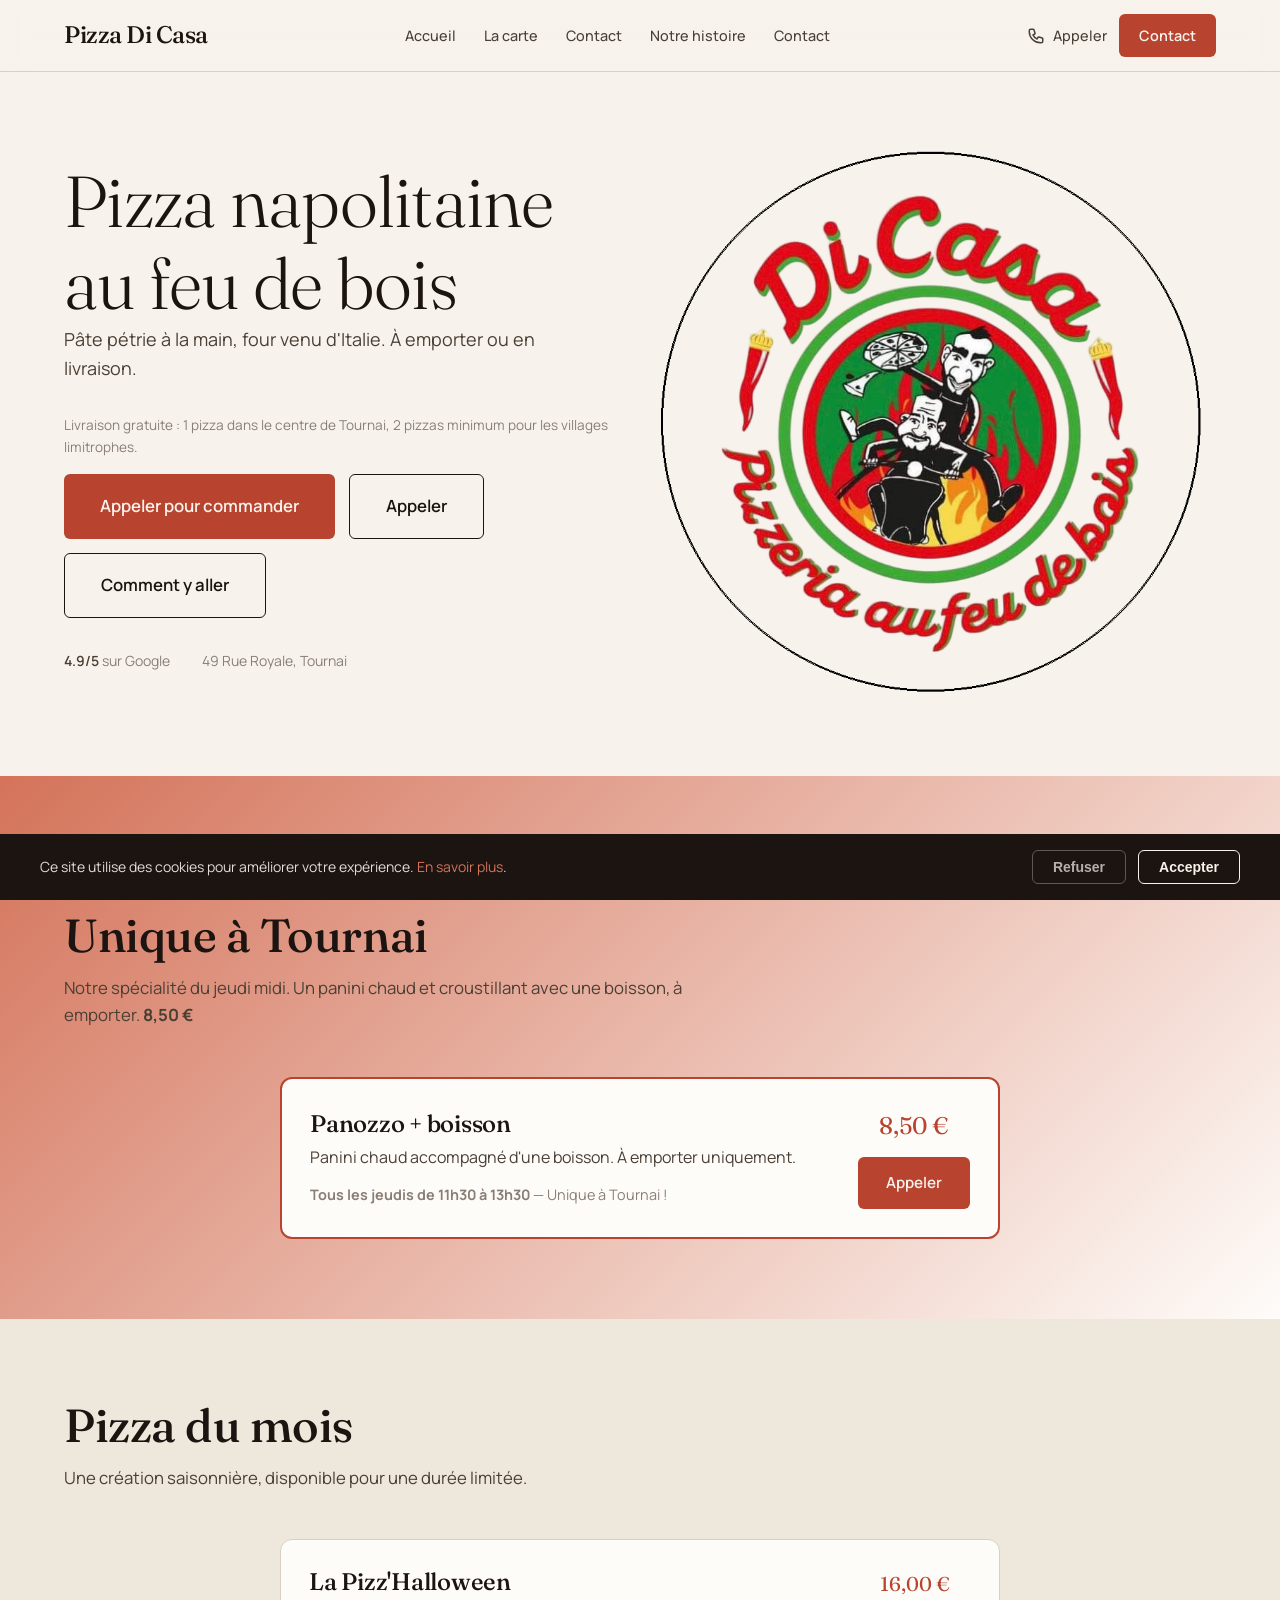
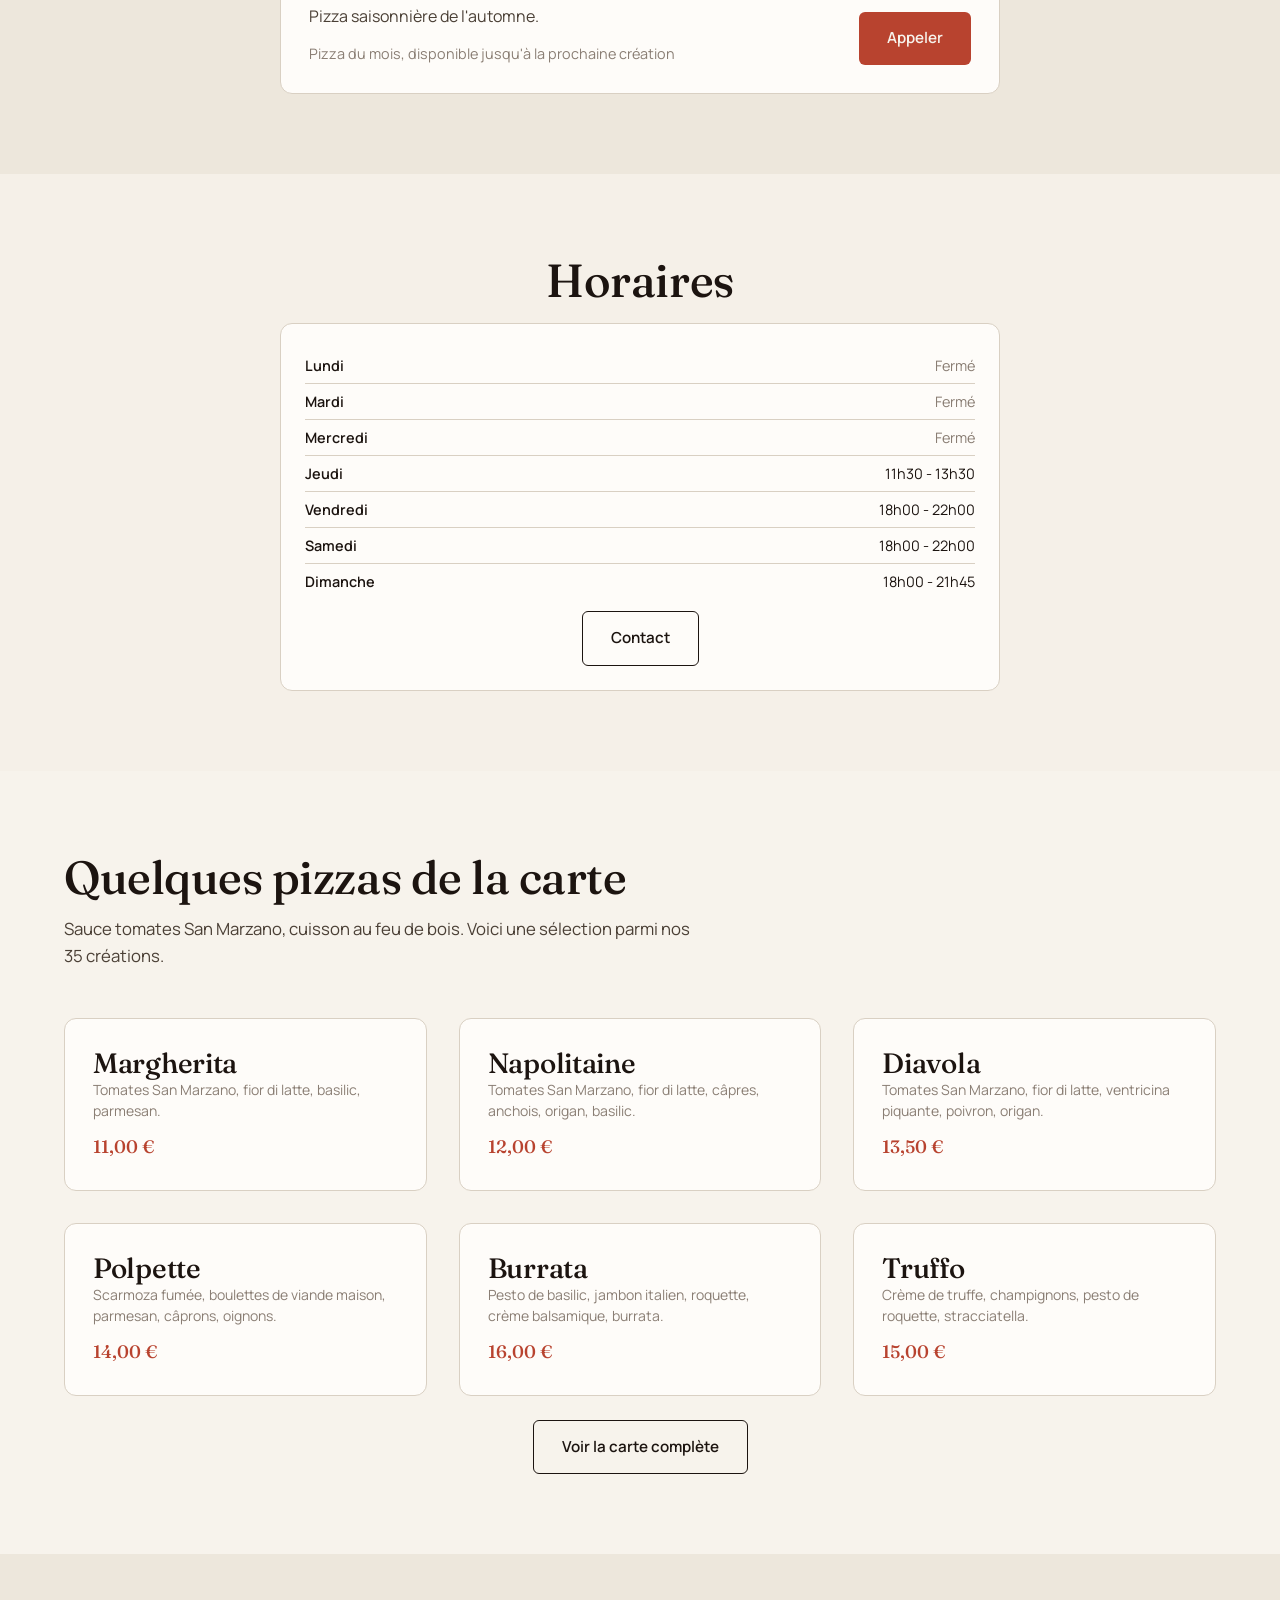
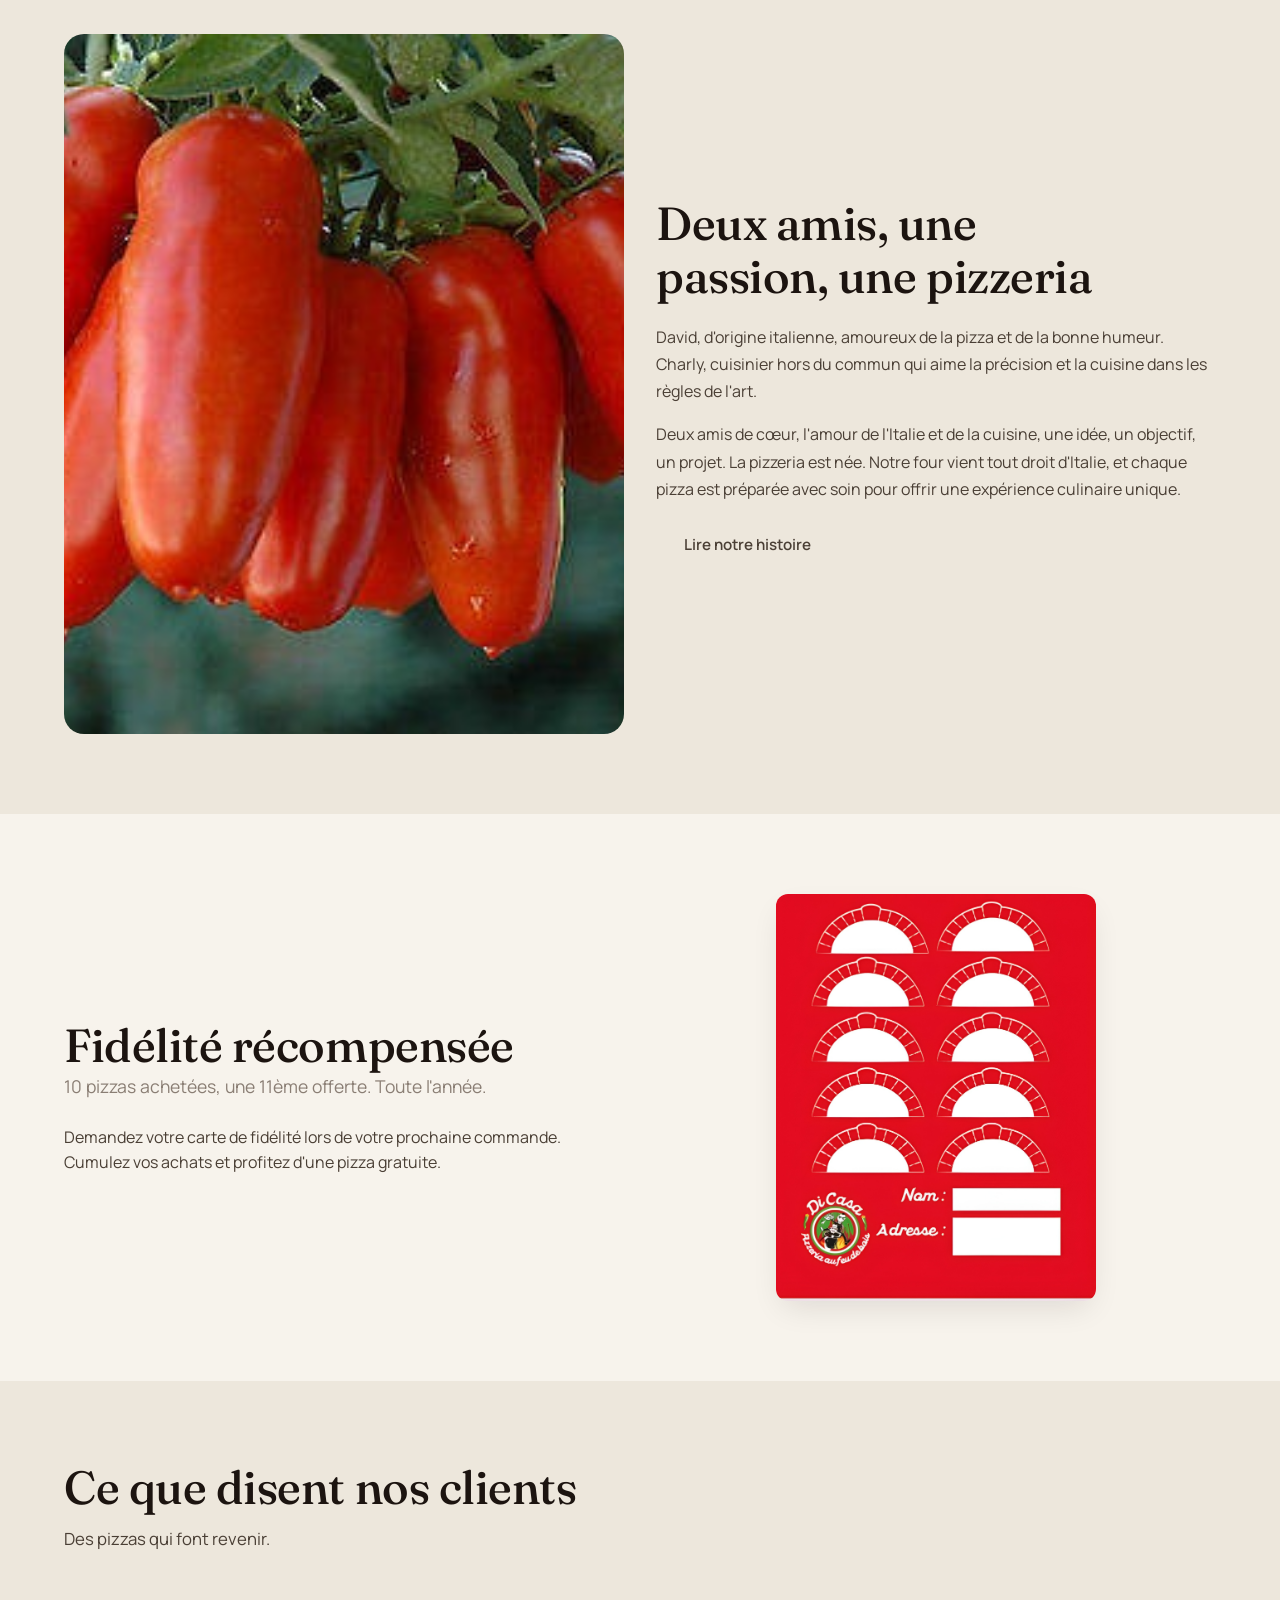
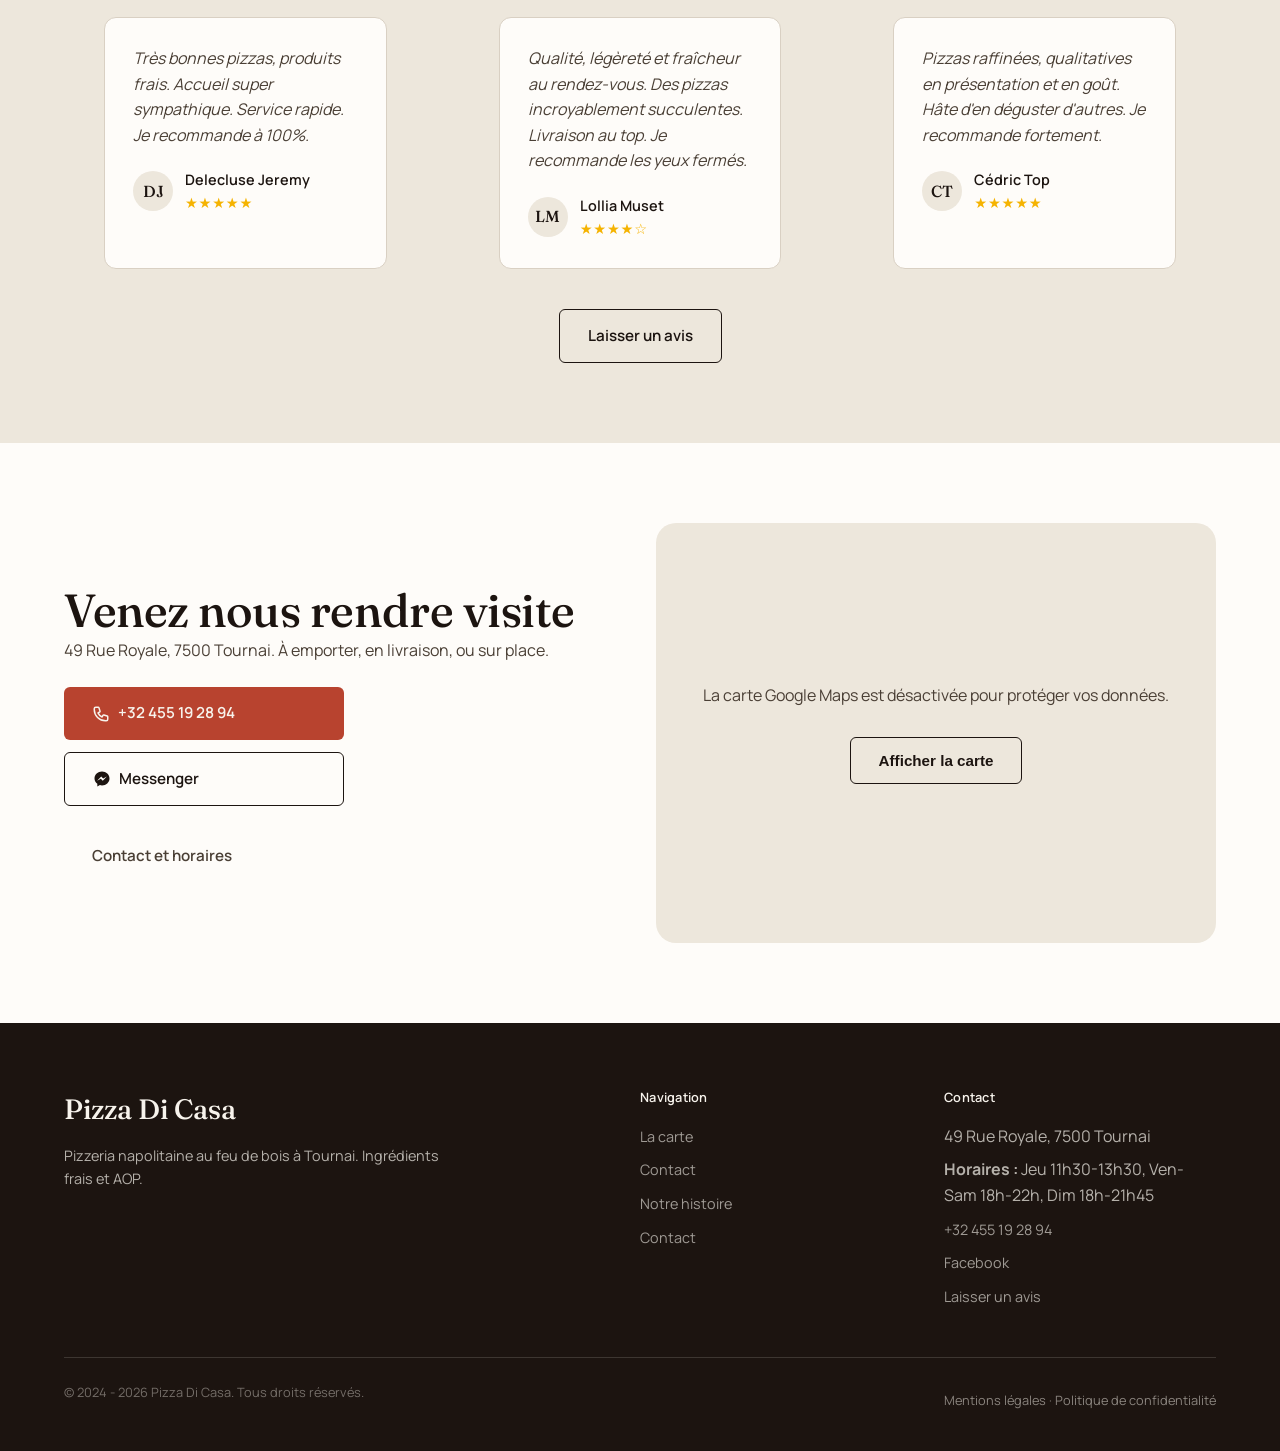
==== commit 6343f8f5: "Update site: Messenger instead of WhatsApp, add Panozzo, update phone numbers" ====
--- a/index.html
+++ b/index.html
@@ -29,7 +29,7 @@
       "postalCode": "7500",
       "addressCountry": "BE"
     },
-    "telephone": "+32 498 23 77 37",
+    "telephone": "+32 455 19 28 94",
     "servesCuisine": "Pizza",
     "priceRange": "€€",
     "openingHoursSpecification": [
@@ -50,16 +50,16 @@
     <ul class="nav-links">
       <li><a href="index.html">Accueil</a></li>
       <li><a href="menu.html">La carte</a></li>
-      <li><a href="commande.html">Commander</a></li>
+      <li><a href="contact.html">Contact</a></li>
       <li><a href="histoire.html">Notre histoire</a></li>
       <li><a href="contact.html">Contact</a></li>
     </ul>
     <div class="nav-actions">
-      <a href="tel:+32498237737" class="nav-phone">
+      <a href="tel:+32455192894" class="nav-phone">
         <svg width="18" height="18" fill="none" stroke="currentColor" viewBox="0 0 24 24" aria-hidden="true"><path stroke-linecap="round" stroke-linejoin="round" stroke-width="2" d="M3 5a2 2 0 012-2h3.28a1 1 0 01.948.684l1.498 4.493a1 1 0 01-.502 1.21l-2.257 1.13a11.042 11.042 0 005.516 5.516l1.13-2.257a1 1 0 011.21-.502l4.493 1.498a1 1 0 01.684.949V19a2 2 0 01-2 2h-1C9.716 21 3 14.284 3 6V5z"/></svg>
         <span>Appeler</span>
       </a>
-      <a href="commande.html" class="nav-cta">Commander</a>
+      <a href="contact.html" class="nav-cta">Contact</a>
     </div>
     <button class="nav-toggle" onclick="toggleMenu()" aria-label="Ouvrir le menu">
       <svg width="24" height="24" fill="none" stroke="currentColor" viewBox="0 0 24 24"><path stroke-linecap="round" stroke-linejoin="round" stroke-width="2" d="M4 6h16M4 12h16M4 18h16"/></svg>
@@ -71,10 +71,10 @@
   <a href="index.html" onclick="toggleMenu()">Accueil</a>
   <a href="index.html#horaires" onclick="toggleMenu()">Horaires</a>
   <a href="menu.html" onclick="toggleMenu()">La carte</a>
-  <a href="commande.html" onclick="toggleMenu()">Commander</a>
+  <a href="contact.html" onclick="toggleMenu()">Contact</a>
   <a href="histoire.html" onclick="toggleMenu()">Notre histoire</a>
   <a href="contact.html" onclick="toggleMenu()">Contact</a>
-  <a href="tel:+32498237737" onclick="toggleMenu()">Appeler</a>
+  <a href="tel:+32455192894" onclick="toggleMenu()">Appeler</a>
 </div>
 
 <main id="main-content">
@@ -88,8 +88,8 @@
         <p style="font-size:0.85rem; color:var(--color-ink-muted); margin-top:0.5rem">Livraison gratuite : 1 pizza dans le centre de Tournai, 2 pizzas minimum pour les villages limitrophes.</p>
 
         <div class="hero-actions">
-          <a href="commande.html" class="btn btn-primary btn-lg">Commander en ligne</a>
-          <a href="tel:+32498237737" class="btn btn-secondary btn-lg">Appeler</a>
+          <a href="tel:+32455192894" class="btn btn-primary btn-lg">Appeler pour commander</a>
+          <a href="tel:+32455192894" class="btn btn-secondary btn-lg">Appeler</a>
           <a href="#carte" class="btn btn-secondary btn-lg">Comment y aller</a>
         </div>
         <div class="hero-meta">
@@ -98,12 +98,33 @@
         </div>
       </div>
       <div class="hero-image reveal">
-        <img src="images/hero.jpg" alt="Pizza napolitaine cuite au feu de bois chez Pizza Di Casa" loading="eager" fetchpriority="high" />
+        <img src="images/hero-nobg.png" alt="Pizza napolitaine cuite au feu de bois chez Pizza Di Casa" loading="eager" fetchpriority="high" />
 
       </div>
     </div>
   </div>
 </header>
+
+<!-- Panozzo - produit phare -->
+<section class="section" style="background: linear-gradient(135deg, var(--color-accent-soft, #fde8e4) 0%, var(--color-surface, #fff) 100%);">
+  <div class="container">
+    <div class="section-head reveal">
+      <h2>★ Le Panozzo — Unique à Tournai</h2>
+      <p>Notre spécialité du jeudi midi. Un panini chaud et croustillant avec une boisson, à emporter. <strong>8,50 €</strong></p>
+    </div>
+    <div class="card reveal" style="max-width:720px; margin:0 auto; display:flex; flex-wrap:wrap; gap:2rem; align-items:center; justify-content:space-between; border:2px solid var(--color-accent);">
+      <div style="flex:1; min-width:240px">
+        <h3 style="color:var(--color-ink); font-size:1.5rem; margin-bottom:0.5rem">Panozzo + boisson</h3>
+        <p style="color:var(--color-ink-soft); margin-bottom:0.75rem; line-height:1.6">Panini chaud accompagné d'une boisson. À emporter uniquement.</p>
+        <p style="font-size:0.9rem; color:var(--color-ink-muted)"><strong>Tous les jeudis de 11h30 à 13h30</strong> — Unique à Tournai !</p>
+      </div>
+      <div style="text-align:center; min-width:100px; flex:0 0 auto">
+        <p style="font-family:var(--font-serif); font-size:1.5rem; color:var(--color-accent); margin-bottom:0.75rem">8,50 €</p>
+        <a href="tel:+32455192894" class="btn btn-primary" style="white-space:nowrap">Appeler</a>
+      </div>
+    </div>
+  </div>
+</section>
 
 <section class="section section-alt">
   <div class="container">
@@ -119,7 +140,7 @@
       </div>
       <div style="text-align:center; min-width:100px; flex:0 0 auto">
         <p style="font-family:var(--font-serif); font-size:1.25rem; color:var(--color-accent); margin-bottom:0.75rem">16,00 €</p>
-        <a href="commande.html" class="btn btn-primary" style="white-space:nowrap">Commander</a>
+        <a href="tel:+32455192894" class="btn btn-primary" style="white-space:nowrap">Appeler</a>
       </div>
     </div>
   </div>
@@ -133,7 +154,7 @@
         <tr style="border-bottom:1px solid var(--color-border)"><td style="padding:0.375rem 0; font-weight:600">Lundi</td><td style="padding:0.375rem 0; text-align:right; color:var(--color-ink-muted)">Fermé</td></tr>
         <tr style="border-bottom:1px solid var(--color-border)"><td style="padding:0.375rem 0; font-weight:600">Mardi</td><td style="padding:0.375rem 0; text-align:right; color:var(--color-ink-muted)">Fermé</td></tr>
         <tr style="border-bottom:1px solid var(--color-border)"><td style="padding:0.375rem 0; font-weight:600">Mercredi</td><td style="padding:0.375rem 0; text-align:right; color:var(--color-ink-muted)">Fermé</td></tr>
-        <tr style="border-bottom:1px solid var(--color-border)"><td style="padding:0.375rem 0; font-weight:600">Jeudi</td><td style="padding:0.375rem 0; text-align:right; color:var(--color-ink-muted)">Fermé</td></tr>
+        <tr style="border-bottom:1px solid var(--color-border)"><td style="padding:0.375rem 0; font-weight:600">Jeudi</td><td style="padding:0.375rem 0; text-align:right">11h30 - 13h30</td></tr>
         <tr style="border-bottom:1px solid var(--color-border)"><td style="padding:0.375rem 0; font-weight:600">Vendredi</td><td style="padding:0.375rem 0; text-align:right">18h00 - 22h00</td></tr>
         <tr style="border-bottom:1px solid var(--color-border)"><td style="padding:0.375rem 0; font-weight:600">Samedi</td><td style="padding:0.375rem 0; text-align:right">18h00 - 22h00</td></tr>
         <tr><td style="padding:0.375rem 0; font-weight:600">Dimanche</td><td style="padding:0.375rem 0; text-align:right">18h00 - 21h45</td></tr>
@@ -271,13 +292,13 @@
         <h2>Venez nous rendre visite</h2>
         <p style="color:var(--color-ink-soft); margin-bottom:1.5rem">49 Rue Royale, 7500 Tournai. À emporter, en livraison, ou sur place.</p>
         <div style="display:flex; flex-direction:column; gap:0.75rem; margin-bottom:1.5rem">
-          <a href="tel:+32498237737" class="btn btn-primary" style="justify-content:flex-start; max-width:280px">
+          <a href="tel:+32455192894" class="btn btn-primary" style="justify-content:flex-start; max-width:280px">
             <svg width="18" height="18" fill="none" stroke="currentColor" viewBox="0 0 24 24" aria-hidden="true"><path stroke-linecap="round" stroke-linejoin="round" stroke-width="2" d="M3 5a2 2 0 012-2h3.28a1 1 0 01.948.684l1.498 4.493a1 1 0 01-.502 1.21l-2.257 1.13a11.042 11.042 0 005.516 5.516l1.13-2.257a1 1 0 011.21-.502l4.493 1.498a1 1 0 01.684.949V19a2 2 0 01-2 2h-1C9.716 21 3 14.284 3 6V5z"/></svg>
-            +32 498 23 77 37
+            +32 455 19 28 94
           </a>
-          <a href="https://wa.me/32498237737" target="_blank" rel="noopener" class="btn btn-secondary" style="justify-content:flex-start; max-width:280px">
-            <svg width="18" height="18" fill="currentColor" viewBox="0 0 24 24" aria-hidden="true"><path d="M17.472 14.382c-.297-.149-1.758-.867-2.03-.967-.273-.099-.471-.148-.67.15-.197.297-.767.966-.94 1.164-.173.199-.347.223-.644.075-.297-.15-1.255-.463-2.39-1.475-.883-.788-1.48-1.761-1.653-2.059-.173-.297-.018-.458.13-.606.134-.133.298-.347.446-.52.149-.174.198-.298.298-.497.099-.198.05-.371-.025-.52-.075-.149-.669-1.612-.916-2.207-.242-.579-.487-.5-.669-.51-.173-.008-.371-.01-.57-.01-.198 0-.52.074-.792.372-.272.297-1.04 1.016-1.04 2.479 0 1.462 1.065 2.875 1.213 3.074.149.198 2.096 3.2 5.077 4.487.709.306 1.262.489 1.694.625.712.227 1.36.195 1.871.118.571-.085 1.758-.719 2.006-1.413.248-.694.248-1.289.173-1.413-.074-.124-.272-.198-.57-.347m-5.421 7.403h-.004a9.87 9.87 0 01-5.031-1.378l-.361-.214-3.741.982.998-3.648-.235-.374a9.86 9.86 0 01-1.51-5.26c.001-5.45 4.436-9.884 9.888-9.884 2.64 0 5.122 1.03 6.988 2.898a9.825 9.825 0 012.893 6.994c-.003 5.45-4.437 9.884-9.885 9.884m8.413-18.297A11.815 11.815 0 0012.05 0C5.495 0 .16 5.335.157 11.892c0 2.096.547 4.142 1.588 5.945L.057 24l6.305-1.654a11.882 11.882 0 005.683 1.448h.005c6.554 0 11.89-5.335 11.893-11.893a11.821 11.821 0 00-3.48-8.413z"/></svg>
-            WhatsApp
+          <a href="https://m.me/61557667090326" target="_blank" rel="noopener" class="btn btn-secondary" style="justify-content:flex-start; max-width:280px">
+            <svg width="18" height="18" fill="currentColor" viewBox="0 0 24 24" aria-hidden="true"><path d="M12 2C6.477 2 2 6.145 2 11.243c0 2.91 1.463 5.506 3.758 7.18V22l3.435-1.886c.899.249 1.843.386 2.807.386 5.523 0 10-4.145 10-9.243S17.523 2 12 2zm1.006 12.467l-2.55-2.724-4.977 2.724 5.474-5.82 2.613 2.724 4.914-2.724-5.474 5.82z"/></svg>
+            Messenger
           </a>
         </div>
         <a href="contact.html" class="btn btn-ghost">Contact et horaires</a>
@@ -307,7 +328,7 @@
         <div class="footer-heading">Navigation</div>
         <ul class="footer-links">
           <li><a href="menu.html">La carte</a></li>
-          <li><a href="commande.html">Commander</a></li>
+          <li><a href="contact.html">Contact</a></li>
           <li><a href="histoire.html">Notre histoire</a></li>
               <li><a href="contact.html">Contact</a></li>
         </ul>
@@ -316,8 +337,8 @@
         <div class="footer-heading">Contact</div>
         <ul class="footer-links">
           <li>49 Rue Royale, 7500 Tournai</li>
-          <li><strong>Horaires :</strong> Ven-Sam 18h-22h, Dim 18h-21h45</li>
-          <li><a href="tel:+32498237737">+32 498 23 77 37</a></li>
+          <li><strong>Horaires :</strong> Jeu 11h30-13h30, Ven-Sam 18h-22h, Dim 18h-21h45</li>
+          <li><a href="tel:+32455192894">+32 455 19 28 94</a></li>
           <li><a href="https://facebook.com/profile.php?id=61557667090326" target="_blank" rel="noopener">Facebook</a></li>
           <li><a href="avis.html">Laisser un avis</a></li>
         </ul>
@@ -344,4 +365,4 @@
 
 <script src="script.js"></script>
 </body>
-</html>+</html>
--- a/styles.css
+++ b/styles.css
@@ -333,13 +333,13 @@
   position: relative;
   border-radius: var(--radius-lg);
   overflow: hidden;
-  aspect-ratio: 4/5;
+  aspect-ratio: 1/1;
   max-height: 560px;
 }
 .hero-image img {
   width: 100%;
   height: 100%;
-  object-fit: cover;
+  object-fit: contain;
 }
 .hero-badge {
   position: absolute;
@@ -560,7 +560,7 @@
 }
 .map-container iframe { width: 100%; height: 100%; border: 0; }
 #carte-map { scroll-margin-top: 0; }
-#carte { scroll-margin-top: 4.5rem; }
+#carte { scroll-margin-top: 6rem; }
 
 @media (max-width: 768px) {
   .contact-grid { grid-template-columns: minmax(0, 1fr); }
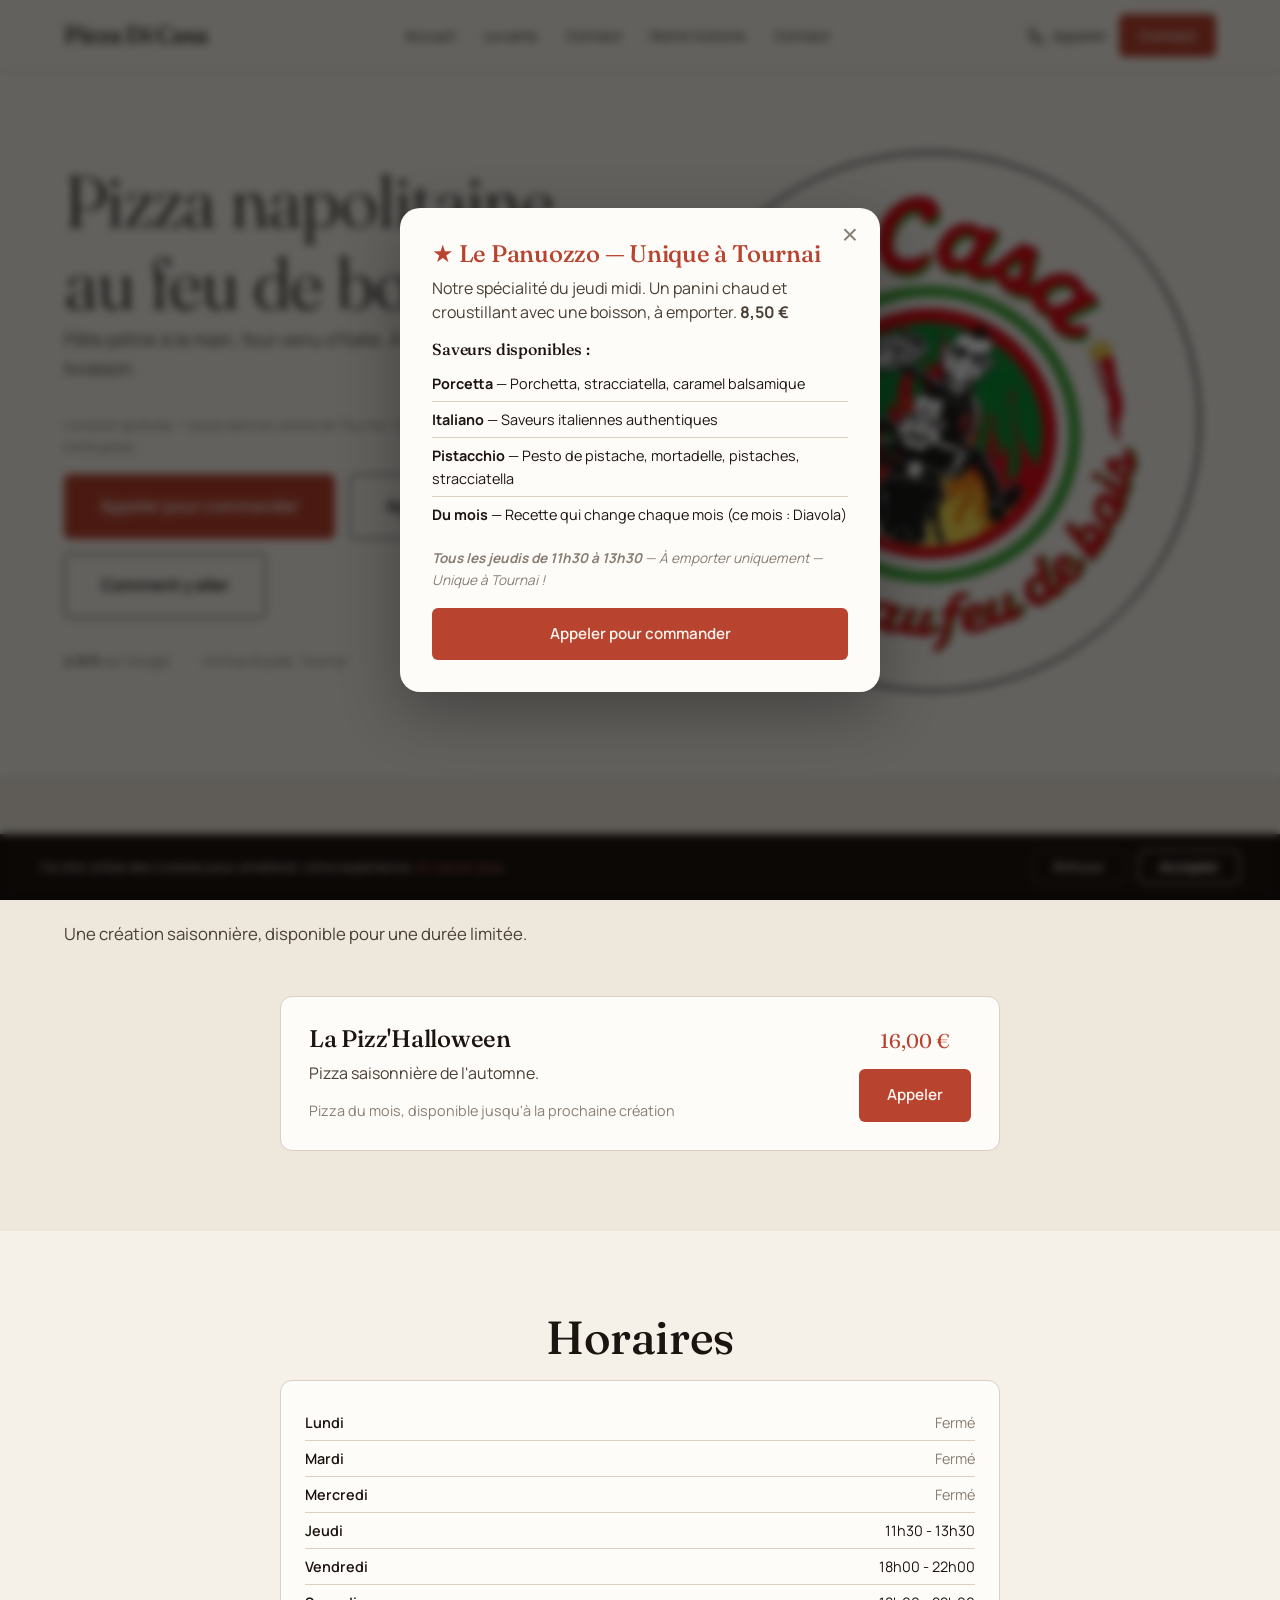
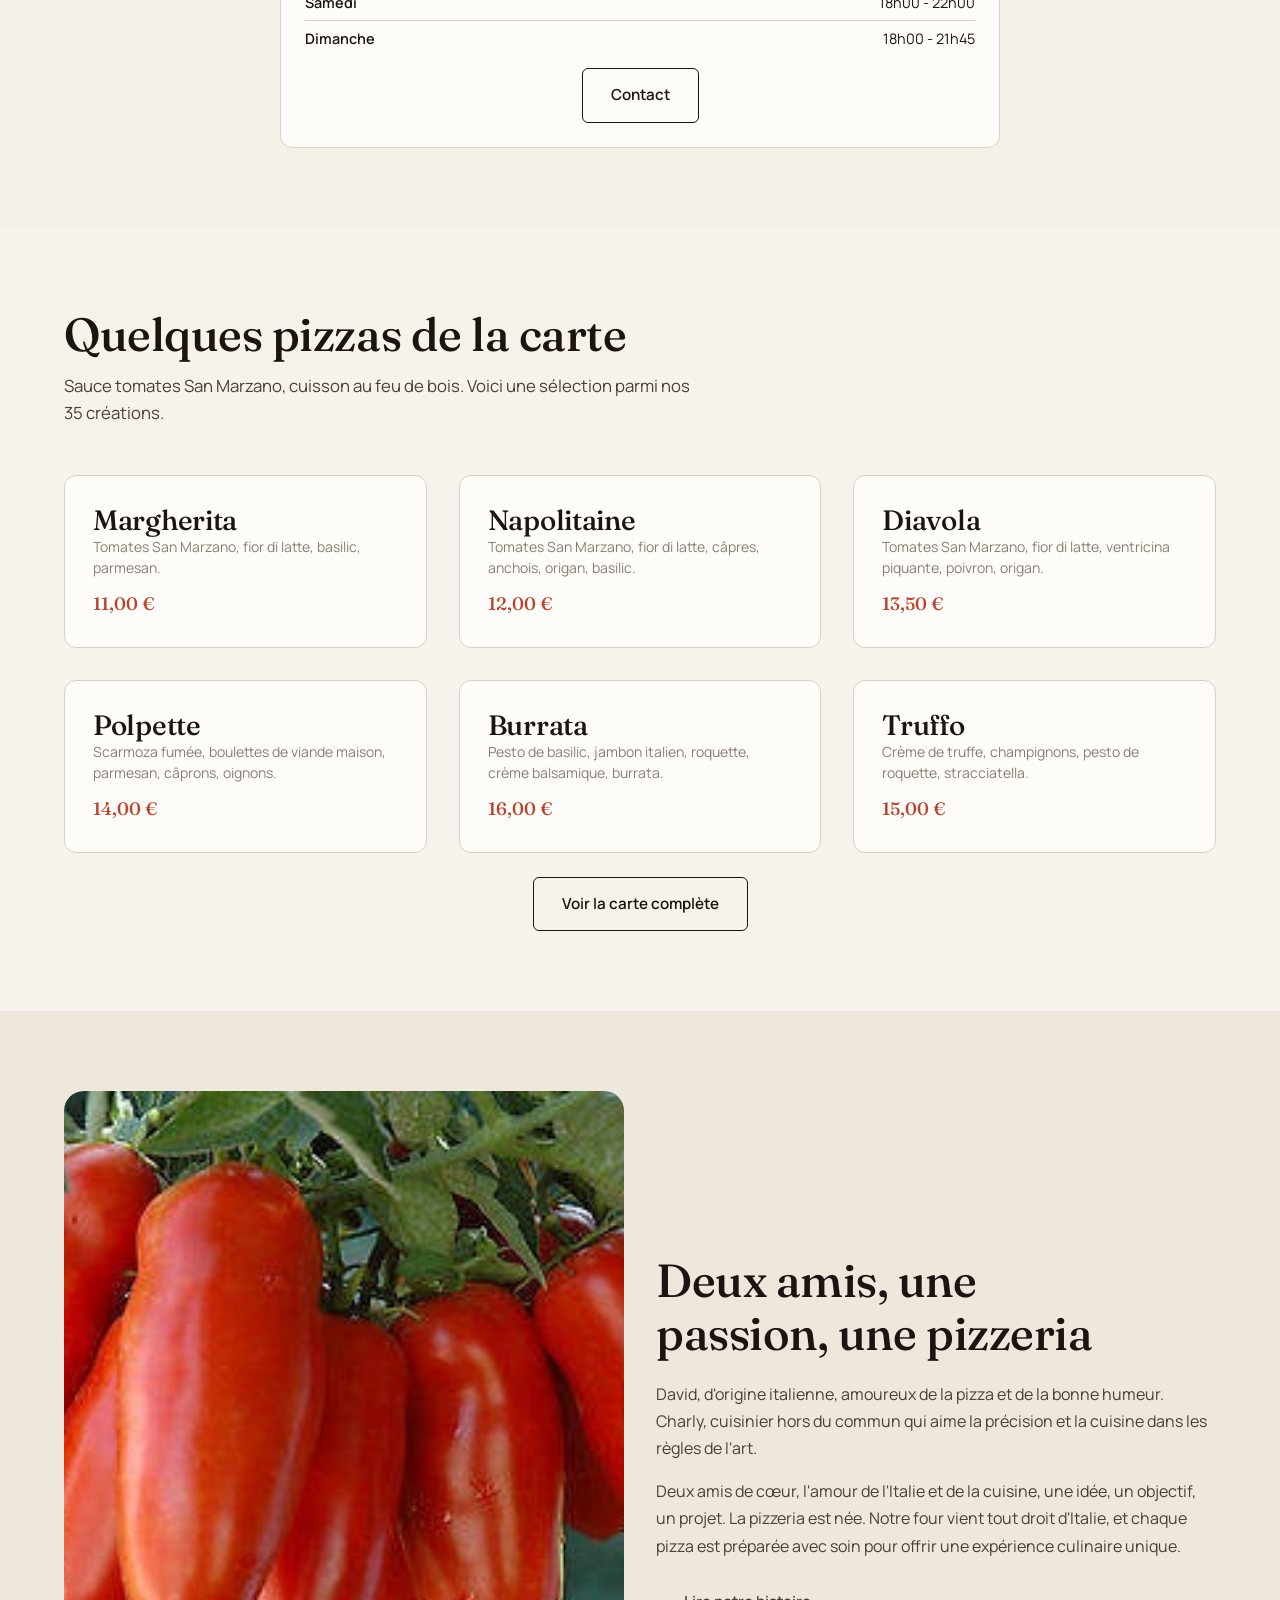
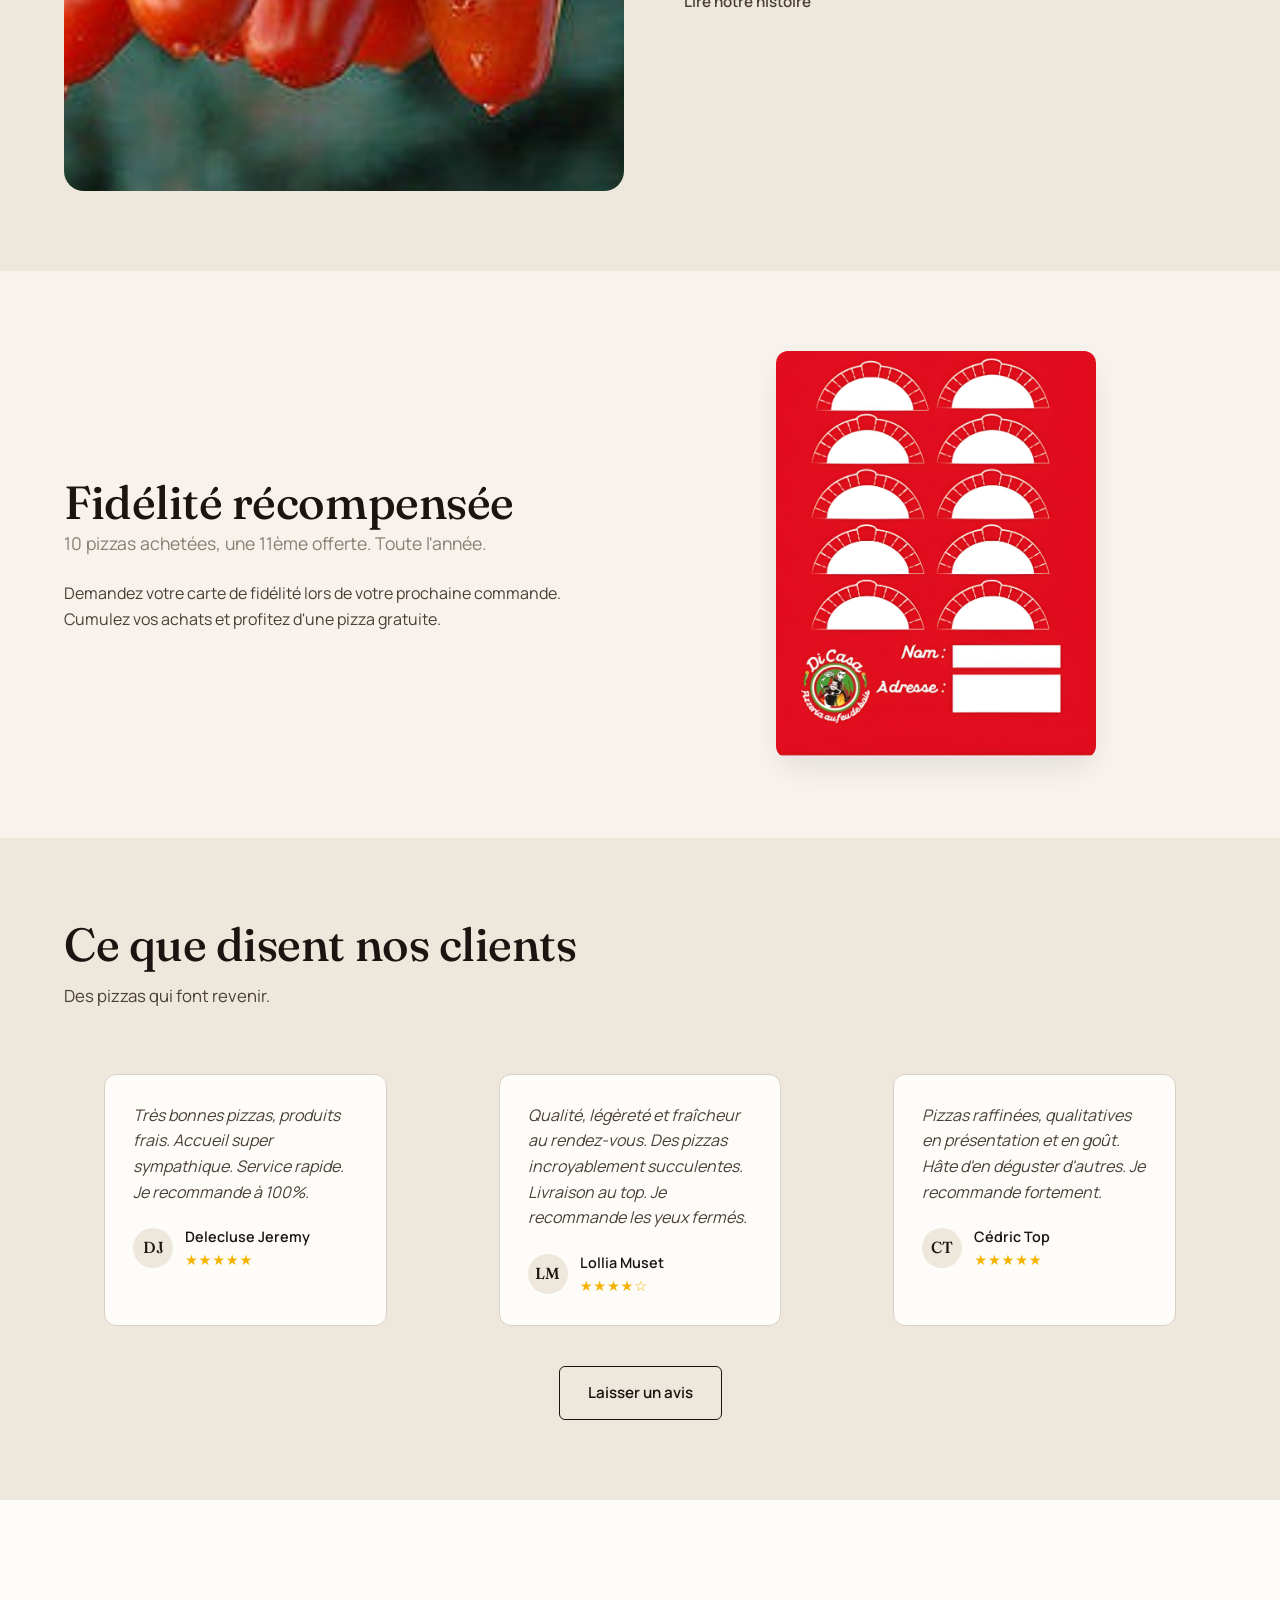
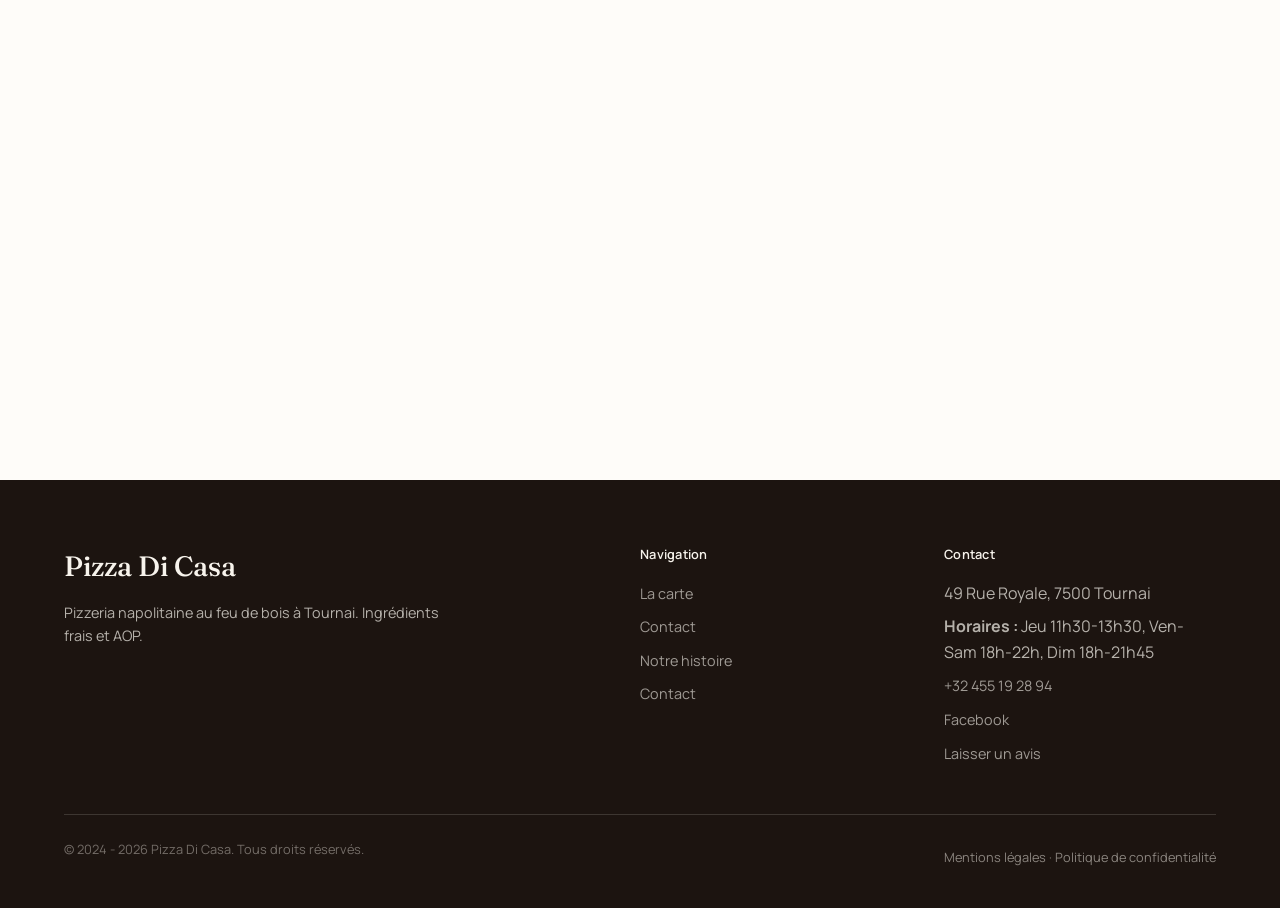
==== commit 59aed6b4: "Add Panuozzo popup, fix spelling, add flavors, remove from menu" ====
--- a/index.html
+++ b/index.html
@@ -105,26 +105,7 @@
   </div>
 </header>
 
-<!-- Panozzo - produit phare -->
-<section class="section" style="background: linear-gradient(135deg, var(--color-accent-soft, #fde8e4) 0%, var(--color-surface, #fff) 100%);">
-  <div class="container">
-    <div class="section-head reveal">
-      <h2>★ Le Panozzo — Unique à Tournai</h2>
-      <p>Notre spécialité du jeudi midi. Un panini chaud et croustillant avec une boisson, à emporter. <strong>8,50 €</strong></p>
-    </div>
-    <div class="card reveal" style="max-width:720px; margin:0 auto; display:flex; flex-wrap:wrap; gap:2rem; align-items:center; justify-content:space-between; border:2px solid var(--color-accent);">
-      <div style="flex:1; min-width:240px">
-        <h3 style="color:var(--color-ink); font-size:1.5rem; margin-bottom:0.5rem">Panozzo + boisson</h3>
-        <p style="color:var(--color-ink-soft); margin-bottom:0.75rem; line-height:1.6">Panini chaud accompagné d'une boisson. À emporter uniquement.</p>
-        <p style="font-size:0.9rem; color:var(--color-ink-muted)"><strong>Tous les jeudis de 11h30 à 13h30</strong> — Unique à Tournai !</p>
-      </div>
-      <div style="text-align:center; min-width:100px; flex:0 0 auto">
-        <p style="font-family:var(--font-serif); font-size:1.5rem; color:var(--color-accent); margin-bottom:0.75rem">8,50 €</p>
-        <a href="tel:+32455192894" class="btn btn-primary" style="white-space:nowrap">Appeler</a>
-      </div>
-    </div>
-  </div>
-</section>
+<!-- Panuozzo popup will be injected by JS -->
 
 <section class="section section-alt">
   <div class="container">
@@ -363,6 +344,59 @@
   </div>
 </div>
 
+<!-- Panuozzo popup -->
+<div id="panuozzo-popup" class="panuozzo-popup" style="display:none;">
+  <div class="panuozzo-popup-overlay" onclick="closePanuozzoPopup()"></div>
+  <div class="panuozzo-popup-content">
+    <button class="panuozzo-popup-close" onclick="closePanuozzoPopup()" aria-label="Fermer">&times;</button>
+    <h2 class="panuozzo-popup-title">★ Le Panuozzo — Unique à Tournai</h2>
+    <p class="panuozzo-popup-subtitle">Notre spécialité du jeudi midi. Un panini chaud et croustillant avec une boisson, à emporter. <strong>8,50 €</strong></p>
+    <div class="panuozzo-popup-flavors">
+      <h3>Saveurs disponibles :</h3>
+      <ul>
+        <li><strong>Porcetta</strong> — Porchetta, stracciatella, caramel balsamique</li>
+        <li><strong>Italiano</strong> — Saveurs italiennes authentiques</li>
+        <li><strong>Pistacchio</strong> — Pesto de pistache, mortadelle, pistaches, stracciatella</li>
+        <li><strong>Du mois</strong> — Recette qui change chaque mois (ce mois : Diavola)</li>
+      </ul>
+    </div>
+    <p class="panuozzo-popup-info"><strong>Tous les jeudis de 11h30 à 13h30</strong> — À emporter uniquement — Unique à Tournai !</p>
+    <a href="tel:+32455192894" class="btn btn-primary panuozzo-popup-btn">Appeler pour commander</a>
+  </div>
+</div>
+
+<style>
+  .panuozzo-popup { position: fixed; inset: 0; z-index: 1000; display: flex; align-items: center; justify-content: center; }
+  .panuozzo-popup-overlay { position: absolute; inset: 0; background: rgba(0,0,0,0.6); backdrop-filter: blur(4px); }
+  .panuozzo-popup-content { position: relative; background: var(--color-surface, #fff); border-radius: var(--radius-lg, 20px); padding: 2rem; max-width: 480px; width: 90%; max-height: 90vh; overflow-y: auto; box-shadow: 0 20px 60px rgba(0,0,0,0.3); animation: panuozzoSlideIn 0.3s ease-out; }
+  .panuozzo-popup-close { position: absolute; top: 0.75rem; right: 1rem; background: none; border: none; font-size: 1.75rem; cursor: pointer; color: var(--color-ink-muted, #666); line-height: 1; }
+  .panuozzo-popup-close:hover { color: var(--color-ink, #333); }
+  .panuozzo-popup-title { color: var(--color-accent, #c45a3c); font-size: 1.5rem; margin-bottom: 0.5rem; }
+  .panuozzo-popup-subtitle { color: var(--color-ink-soft, #555); margin-bottom: 1rem; line-height: 1.5; }
+  .panuozzo-popup-flavors { margin-bottom: 1rem; }
+  .panuozzo-popup-flavors h3 { font-size: 1rem; margin-bottom: 0.5rem; color: var(--color-ink, #333); }
+  .panuozzo-popup-flavors ul { list-style: none; padding: 0; margin: 0; }
+  .panuozzo-popup-flavors li { padding: 0.375rem 0; border-bottom: 1px solid var(--color-border, #eee); font-size: 0.9rem; }
+  .panuozzo-popup-flavors li:last-child { border-bottom: none; }
+  .panuozzo-popup-info { font-size: 0.85rem; color: var(--color-ink-muted, #666); margin-bottom: 1rem; font-style: italic; }
+  .panuozzo-popup-btn { width: 100%; text-align: center; justify-content: center; }
+  @keyframes panuozzoSlideIn { from { opacity: 0; transform: translateY(-20px); } to { opacity: 1; transform: translateY(0); } }
+  @media (prefers-reduced-motion: reduce) { .panuozzo-popup-content { animation: none; } }
+</style>
+
+<script>
+  function closePanuozzoPopup() {
+    document.getElementById('panuozzo-popup').style.display = 'none';
+    localStorage.setItem('panuozzo-popup-seen', 'true');
+  }
+  // Show popup on first visit (or if not dismissed this session)
+  (function() {
+    if (!localStorage.getItem('panuozzo-popup-seen')) {
+      document.getElementById('panuozzo-popup').style.display = 'flex';
+    }
+  })();
+</script>
+
 <script src="script.js"></script>
 </body>
 </html>
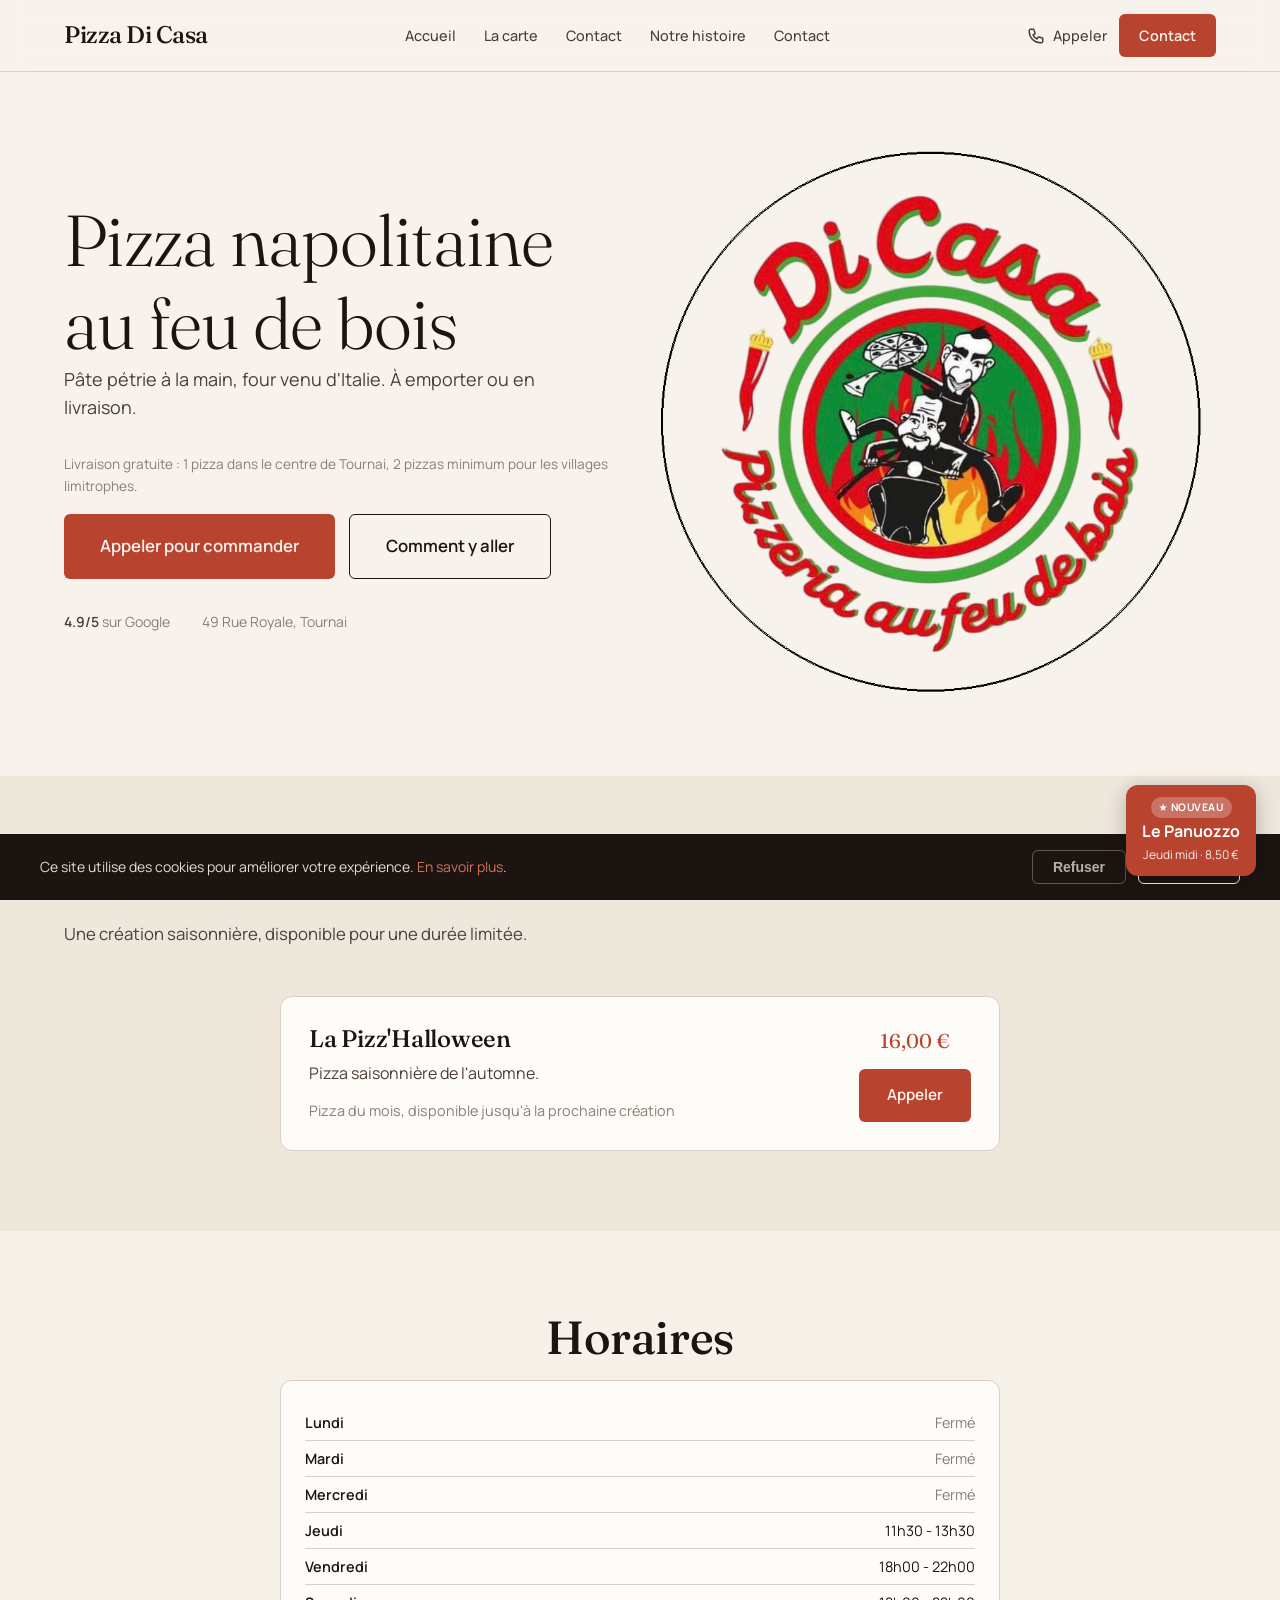
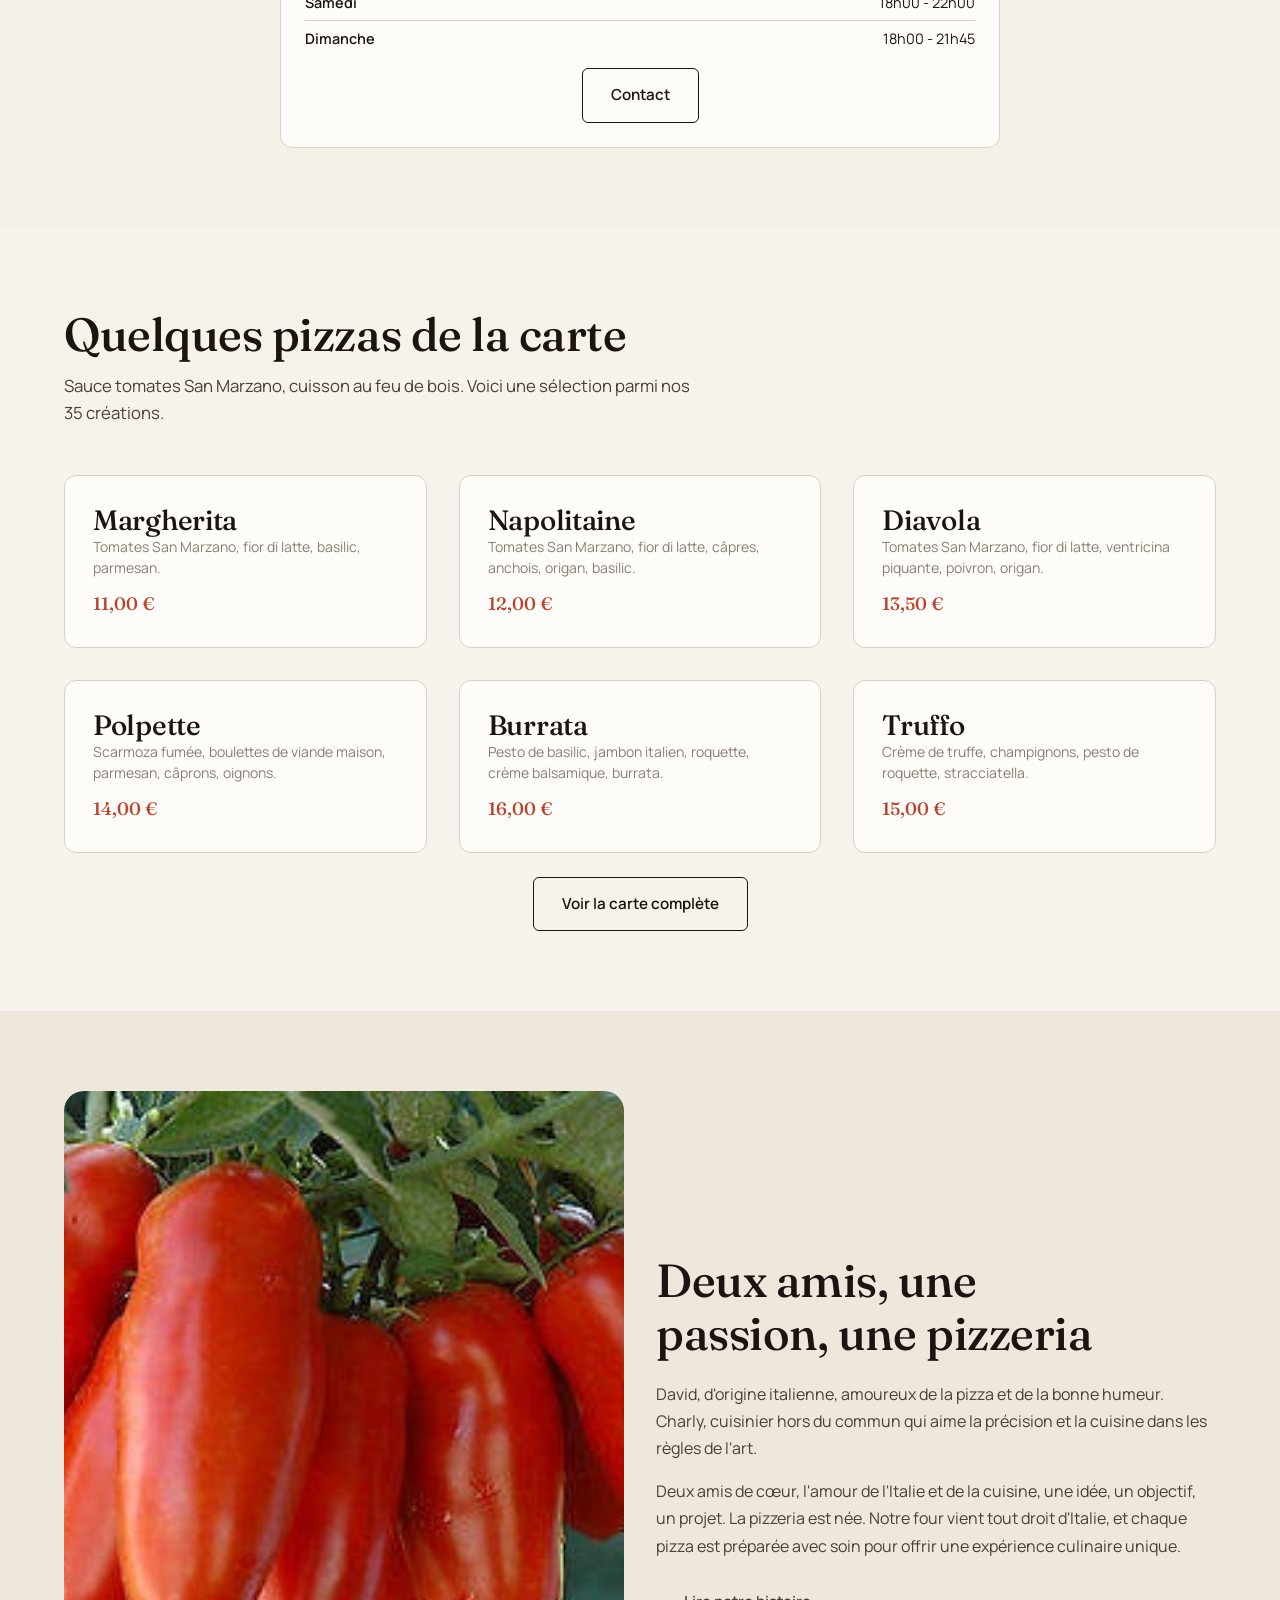
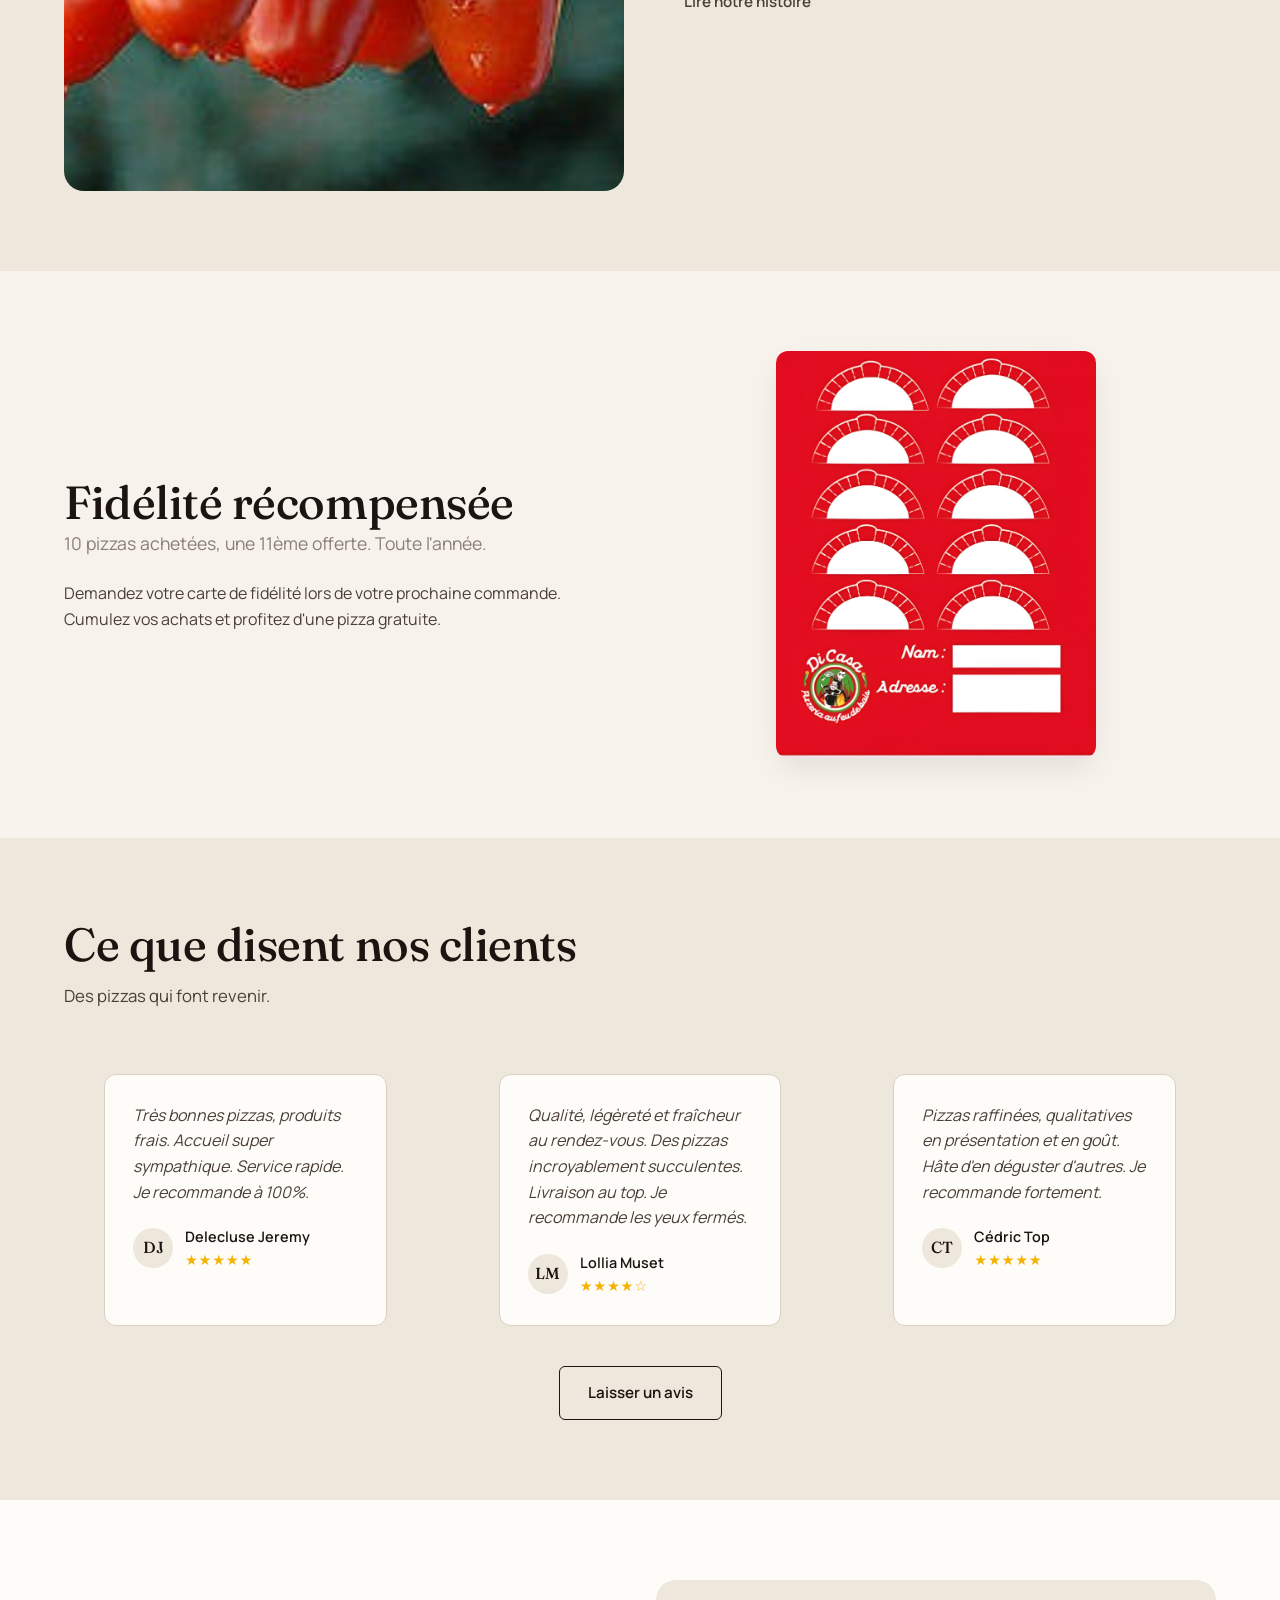
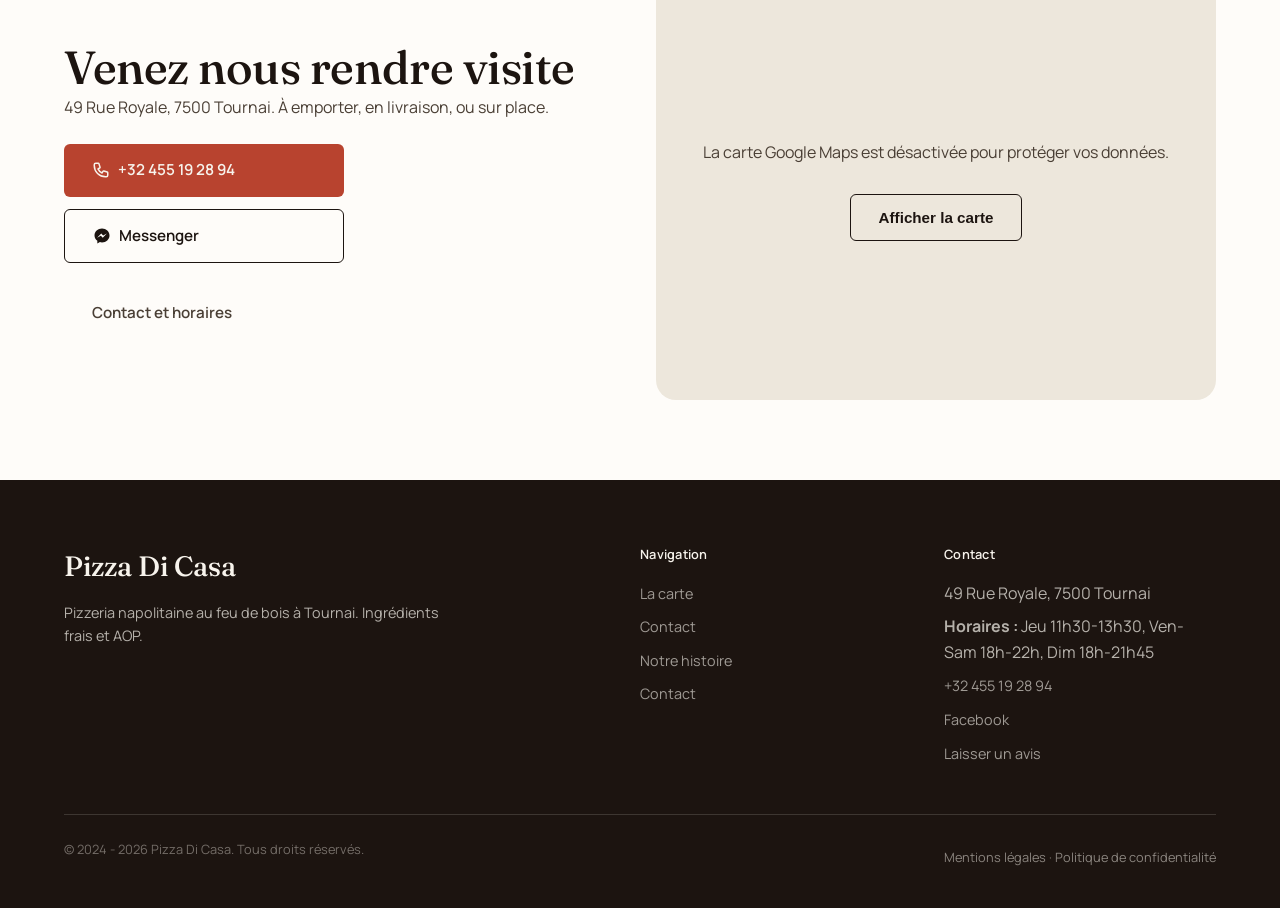
==== commit 9dbac284: "Replace popup with floating sticker, add panuozzo category in menu with flavors, remove duplicate ca" ====
--- a/index.html
+++ b/index.html
@@ -89,7 +89,6 @@
 
         <div class="hero-actions">
           <a href="tel:+32455192894" class="btn btn-primary btn-lg">Appeler pour commander</a>
-          <a href="tel:+32455192894" class="btn btn-secondary btn-lg">Appeler</a>
           <a href="#carte" class="btn btn-secondary btn-lg">Comment y aller</a>
         </div>
         <div class="hero-meta">
@@ -344,58 +343,69 @@
   </div>
 </div>
 
-<!-- Panuozzo popup -->
-<div id="panuozzo-popup" class="panuozzo-popup" style="display:none;">
-  <div class="panuozzo-popup-overlay" onclick="closePanuozzoPopup()"></div>
-  <div class="panuozzo-popup-content">
-    <button class="panuozzo-popup-close" onclick="closePanuozzoPopup()" aria-label="Fermer">&times;</button>
-    <h2 class="panuozzo-popup-title">★ Le Panuozzo — Unique à Tournai</h2>
-    <p class="panuozzo-popup-subtitle">Notre spécialité du jeudi midi. Un panini chaud et croustillant avec une boisson, à emporter. <strong>8,50 €</strong></p>
-    <div class="panuozzo-popup-flavors">
-      <h3>Saveurs disponibles :</h3>
-      <ul>
-        <li><strong>Porcetta</strong> — Porchetta, stracciatella, caramel balsamique</li>
-        <li><strong>Italiano</strong> — Saveurs italiennes authentiques</li>
-        <li><strong>Pistacchio</strong> — Pesto de pistache, mortadelle, pistaches, stracciatella</li>
-        <li><strong>Du mois</strong> — Recette qui change chaque mois (ce mois : Diavola)</li>
-      </ul>
-    </div>
-    <p class="panuozzo-popup-info"><strong>Tous les jeudis de 11h30 à 13h30</strong> — À emporter uniquement — Unique à Tournai !</p>
-    <a href="tel:+32455192894" class="btn btn-primary panuozzo-popup-btn">Appeler pour commander</a>
-  </div>
-</div>
+<!-- Panuozzo floating sticker -->
+<a href="menu.html#panuozzo" class="panuozzo-sticker" aria-label="Découvrir le Panuozzo">
+  <span class="panuozzo-sticker-badge">★ NOUVEAU</span>
+  <span class="panuozzo-sticker-title">Le Panuozzo</span>
+  <span class="panuozzo-sticker-sub">Jeudi midi · 8,50 €</span>
+</a>
 
 <style>
-  .panuozzo-popup { position: fixed; inset: 0; z-index: 1000; display: flex; align-items: center; justify-content: center; }
-  .panuozzo-popup-overlay { position: absolute; inset: 0; background: rgba(0,0,0,0.6); backdrop-filter: blur(4px); }
-  .panuozzo-popup-content { position: relative; background: var(--color-surface, #fff); border-radius: var(--radius-lg, 20px); padding: 2rem; max-width: 480px; width: 90%; max-height: 90vh; overflow-y: auto; box-shadow: 0 20px 60px rgba(0,0,0,0.3); animation: panuozzoSlideIn 0.3s ease-out; }
-  .panuozzo-popup-close { position: absolute; top: 0.75rem; right: 1rem; background: none; border: none; font-size: 1.75rem; cursor: pointer; color: var(--color-ink-muted, #666); line-height: 1; }
-  .panuozzo-popup-close:hover { color: var(--color-ink, #333); }
-  .panuozzo-popup-title { color: var(--color-accent, #c45a3c); font-size: 1.5rem; margin-bottom: 0.5rem; }
-  .panuozzo-popup-subtitle { color: var(--color-ink-soft, #555); margin-bottom: 1rem; line-height: 1.5; }
-  .panuozzo-popup-flavors { margin-bottom: 1rem; }
-  .panuozzo-popup-flavors h3 { font-size: 1rem; margin-bottom: 0.5rem; color: var(--color-ink, #333); }
-  .panuozzo-popup-flavors ul { list-style: none; padding: 0; margin: 0; }
-  .panuozzo-popup-flavors li { padding: 0.375rem 0; border-bottom: 1px solid var(--color-border, #eee); font-size: 0.9rem; }
-  .panuozzo-popup-flavors li:last-child { border-bottom: none; }
-  .panuozzo-popup-info { font-size: 0.85rem; color: var(--color-ink-muted, #666); margin-bottom: 1rem; font-style: italic; }
-  .panuozzo-popup-btn { width: 100%; text-align: center; justify-content: center; }
-  @keyframes panuozzoSlideIn { from { opacity: 0; transform: translateY(-20px); } to { opacity: 1; transform: translateY(0); } }
-  @media (prefers-reduced-motion: reduce) { .panuozzo-popup-content { animation: none; } }
+  .panuozzo-sticker {
+    position: fixed;
+    bottom: 1.5rem;
+    right: 1.5rem;
+    z-index: 999;
+    display: flex;
+    flex-direction: column;
+    align-items: center;
+    gap: 0.25rem;
+    background: var(--color-accent, #c45a3c);
+    color: #fff;
+    padding: 0.75rem 1rem;
+    border-radius: var(--radius-md, 12px);
+    text-decoration: none;
+    box-shadow: 0 4px 20px rgba(0,0,0,0.25);
+    transition: transform 0.2s ease, box-shadow 0.2s ease;
+    font-family: var(--font-sans, sans-serif);
+    max-width: 160px;
+    text-align: center;
+  }
+  .panuozzo-sticker:hover {
+    transform: translateY(-3px);
+    box-shadow: 0 6px 24px rgba(0,0,0,0.3);
+  }
+  .panuozzo-sticker-badge {
+    font-size: 0.65rem;
+    font-weight: 700;
+    letter-spacing: 0.05em;
+    background: rgba(255,255,255,0.25);
+    padding: 0.125rem 0.5rem;
+    border-radius: 999px;
+  }
+  .panuozzo-sticker-title {
+    font-size: 1rem;
+    font-weight: 700;
+    line-height: 1.2;
+  }
+  .panuozzo-sticker-sub {
+    font-size: 0.75rem;
+    opacity: 0.9;
+  }
+  @media (max-width: 480px) {
+    .panuozzo-sticker {
+      bottom: 1rem;
+      right: 1rem;
+      padding: 0.5rem 0.75rem;
+      max-width: 130px;
+    }
+    .panuozzo-sticker-title { font-size: 0.85rem; }
+    .panuozzo-sticker-sub { font-size: 0.65rem; }
+  }
+  @media (prefers-reduced-motion: reduce) {
+    .panuozzo-sticker { transition: none; }
+  }
 </style>
-
-<script>
-  function closePanuozzoPopup() {
-    document.getElementById('panuozzo-popup').style.display = 'none';
-    localStorage.setItem('panuozzo-popup-seen', 'true');
-  }
-  // Show popup on first visit (or if not dismissed this session)
-  (function() {
-    if (!localStorage.getItem('panuozzo-popup-seen')) {
-      document.getElementById('panuozzo-popup').style.display = 'flex';
-    }
-  })();
-</script>
 
 <script src="script.js"></script>
 </body>
